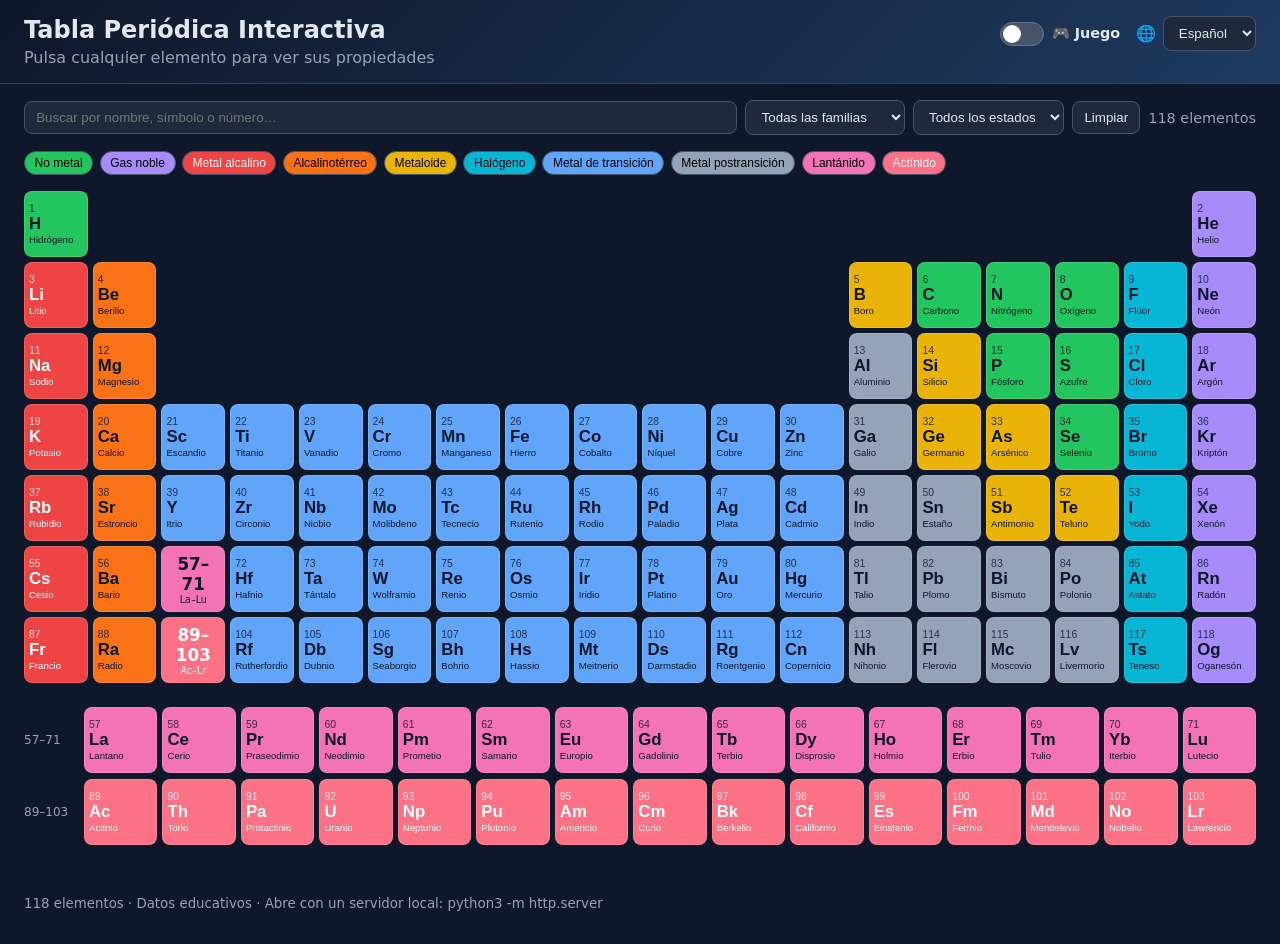
==== index.html @ 03c02b0b "feat: tabla periódica interactiva con modo juego + html único" ====
<!DOCTYPE html>
<html lang="es">
<head>
  <meta charset="UTF-8" />
  <meta name="viewport" content="width=device-width, initial-scale=1.0" />
  <title data-i18n="title">Tabla Periódica Interactiva</title>
  <link rel="stylesheet" href="styles.css" />
</head>
<body>
  <header class="topbar">
    <div class="brand">
      <h1 data-i18n="title">Tabla Periódica Interactiva</h1>
      <p class="subtitle" data-i18n="subtitle">Pulsa cualquier elemento para ver sus propiedades</p>
    </div>
    <div class="topbar-right">
      <label class="switch">
        <input type="checkbox" id="modoJuego" aria-label="Modo juego / Game mode" />
        <span class="slider" aria-hidden="true"></span>
        <span class="switch-label" data-i18n="game">🎮 Juego</span>
      </label>
      <div class="lang-wrap">
        <label for="lang">🌐</label>
        <select id="lang" aria-label="Idioma / Language">
          <option value="es">Español</option>
          <option value="en">English</option>
        </select>
      </div>
    </div>
  </header>

  <section class="controls">
    <input id="buscador" type="search" data-i18n-ph="search" placeholder="Buscar por nombre, símbolo o número…" autocomplete="off" />
    <select id="filtroFamilia" aria-label="Familia"></select>
    <select id="filtroEstado" aria-label="Estado"></select>
    <button id="limpiar" data-i18n="clear">Limpiar</button>
    <span id="contador" class="contador"></span>
  </section>

  <section id="gameBar" class="game-bar oculto" aria-live="polite">
    <span id="gScore" class="g-score"></span>
    <span id="gIntentos" class="g-score"></span>
    <span id="gPrecision" class="g-score"></span>
    <button id="reiniciarJuego" data-i18n="restart">Reiniciar</button>
    <button id="revelarTodo" data-i18n="giveUp">Rendirse</button>
  </section>

  <section class="leyenda" id="leyenda"></section>

  <main>
    <div id="tabla" class="tabla" role="grid" aria-label="Tabla periódica"></div>
    <div class="bloque-f">
      <div class="fila-f"><span class="etiqueta-f">57–71</span><div id="lantanidos" class="fila-elementos"></div></div>
      <div class="fila-f"><span class="etiqueta-f">89–103</span><div id="actinidos" class="fila-elementos"></div></div>
    </div>
  </main>

  <div id="modal" class="modal oculto" role="dialog" aria-modal="true">
    <div class="tarjeta-detalle">
      <button id="cerrar" class="cerrar" aria-label="Cerrar">✕</button>
      <div class="detalle-head">
        <div id="dSimbolo" class="d-simbolo">H</div>
        <div>
          <div id="dNumero" class="d-numero">1</div>
          <h2 id="dNombre">Hidrógeno</h2>
          <p id="dFamilia" class="d-fam">No metal</p>
        </div>
      </div>
      <dl class="detalle-lista" id="detalleLista">
        <div><dt data-i18n="masa">Masa atómica</dt><dd id="dMasa"></dd></div>
        <div><dt data-i18n="estado">Estado</dt><dd id="dEstado"></dd></div>
        <div><dt data-i18n="grupo">Grupo / Periodo</dt><dd id="dGrupo"></dd></div>
        <div class="ancho"><dt data-i18n="uso">Usos</dt><dd id="dUso"></dd></div>
        <div class="ancho"><dt>💡</dt><dd id="dCur"></dd></div>
      </dl>
      <div id="juegoZona" class="juego-zona oculto">
        <p id="juegoPista" class="juego-pista"></p>
        <input id="adivinanza" type="text" data-i18n-ph="guessPh" placeholder="Escribe símbolo o nombre…" autocomplete="off" />
        <div class="juego-acciones">
          <button id="comprobar" data-i18n="check">Comprobar</button>
        </div>
        <p id="mensajeJuego" class="juego-mensaje" aria-live="polite"></p>
      </div>
    </div>
  </div>

  <footer>
    <small data-i18n="footer">118 elementos · Datos educativos · Abre con un servidor local: python3 -m http.server</small>
  </footer>

  <script src="script.js"></script>
</body>
</html>
---- styles.css ----
:root {
  --fondo: #0f172a;
  --panel: #1e293b;
  --texto: #e2e8f0;
  --muted: #94a3b8;
  --acento: #38bdf8;
  --no-metal: #22c55e;
  --gas-noble: #a78bfa;
  --metal-alcalino: #ef4444;
  --alcalinoterreo: #f97316;
  --metaloide: #eab308;
  --halogeno: #06b6d4;
  --metal-transicion: #60a5fa;
  --metal-postransicion: #94a3b8;
  --lantanido: #f472b6;
  --actinido: #fb7185;
}
* { box-sizing: border-box; }
body {
  margin: 0; font-family: system-ui, -apple-system, Segoe UI, Roboto, sans-serif;
  background: var(--fondo); color: var(--texto); min-height: 100vh;
}
.topbar {
  display: flex; justify-content: space-between; align-items: flex-start;
  gap: 1rem; padding: 1rem 1.5rem;
  background: linear-gradient(135deg, #0f172a, #1e3a5f);
  border-bottom: 1px solid #334155; position: sticky; top: 0; z-index: 10;
}
.brand h1 { margin: 0; font-size: 1.5rem; }
.subtitle { margin: 0.25rem 0 0; color: var(--muted); }
.lang-wrap { display: flex; align-items: center; gap: 0.4rem; }
.lang-wrap select, .controls select, .controls input, .controls button {
  background: var(--panel); color: var(--texto);
  border: 1px solid #475569; border-radius: 8px; padding: 0.5rem 0.7rem;
}
.controls { display: flex; flex-wrap: wrap; gap: 0.5rem; padding: 1rem 1.5rem; align-items: center; }
.controls input { flex: 1; min-width: 200px; }
.controls button { cursor: pointer; }
.controls button:hover { border-color: var(--acento); }
.contador { color: var(--muted); font-size: 0.9rem; }
.leyenda { display: flex; flex-wrap: wrap; gap: 0.4rem; padding: 0 1.5rem; }
.chip {
  font-size: 0.75rem; padding: 0.25rem 0.6rem; border-radius: 999px;
  border: 1px solid #475569; cursor: pointer; background: var(--panel);
}
.chip.activo { outline: 2px solid var(--acento); }
main { padding: 1rem 1.5rem 2rem; }
.tabla {
  display: grid; grid-template-columns: repeat(18, minmax(52px, 1fr));
  gap: 5px; overflow-x: auto; padding-bottom: 0.5rem;
}
.elemento {
  border-radius: 8px; padding: 6px 4px; text-align: center; cursor: pointer;
  border: 1px solid rgba(255,255,255,0.15); min-height: 66px;
  display: flex; flex-direction: column; justify-content: center;
  transition: transform 0.12s, box-shadow 0.12s; color: #0f172a; font-weight: 600;
}
.elemento:hover, .elemento:focus { transform: scale(1.08); box-shadow: 0 0 0 2px var(--acento); z-index: 2; }
.elemento .num { font-size: 0.65rem; font-weight: 400; opacity: 0.8; }
.elemento .sim { font-size: 1.05rem; font-weight: 800; }
.elemento .nom { font-size: 0.6rem; font-weight: 500; white-space: nowrap; overflow: hidden; text-overflow: ellipsis; }
.elemento.seleccionado { outline: 3px solid #fff; }
.elemento.atenuado { opacity: 0.15; filter: grayscale(1); pointer-events: none; }
.fam-no-metal { background: var(--no-metal); }
.fam-gas-noble { background: var(--gas-noble); }
.fam-metal-alcalino { background: var(--metal-alcalino); color: #fff; }
.fam-alcalinoterreo { background: var(--alcalinoterreo); }
.fam-metaloide { background: var(--metaloide); }
.fam-halogeno { background: var(--halogeno); }
.fam-metal-transicion { background: var(--metal-transicion); }
.fam-metal-postransicion { background: var(--metal-postransicion); }
.fam-lantanido { background: var(--lantanido); }
.fam-actinido { background: var(--actinido); color: #fff; }
.bloque-f { margin-top: 1rem; display: grid; gap: 6px; }
.fila-f { display: flex; gap: 8px; align-items: stretch; }
.etiqueta-f { color: var(--muted); font-size: 0.75rem; width: 52px; display: flex; align-items: center; }
.fila-elementos { display: grid; grid-template-columns: repeat(15, minmax(52px, 1fr)); gap: 5px; flex: 1; }
.modal {
  position: fixed; inset: 0; background: rgba(2,6,23,0.7);
  display: flex; align-items: center; justify-content: center; padding: 1rem; z-index: 50;
}
.modal.oculto { display: none; }
.tarjeta-detalle {
  background: var(--panel); border: 1px solid #475569; border-radius: 16px;
  max-width: 480px; width: 100%; padding: 1.5rem; position: relative;
  animation: entrar 0.18s ease-out;
}
@keyframes entrar { from { transform: translateY(12px); opacity: 0; } }
.cerrar {
  position: absolute; top: 0.6rem; right: 0.6rem; background: transparent;
  border: none; color: var(--texto); font-size: 1.1rem; cursor: pointer;
}
.detalle-head { display: flex; gap: 1rem; align-items: center; }
.d-simbolo {
  font-size: 2.5rem; font-weight: 900; width: 90px; height: 90px;
  display: flex; align-items: center; justify-content: center;
  border-radius: 14px; background: var(--acento); color: #082f49;
}
.d-numero { color: var(--muted); }
.detalle-head h2 { margin: 0; }
.d-fam { margin: 0.2rem 0 0; color: var(--muted); font-size: 0.9rem; }
.detalle-lista { display: grid; grid-template-columns: 1fr 1fr; gap: 0.6rem; margin: 1rem 0 0; }
.detalle-lista > div { background: #0f172a; border-radius: 10px; padding: 0.6rem; }
.detalle-lista .ancho { grid-column: 1 / -1; }
.detalle-lista dt { font-size: 0.72rem; color: var(--muted); text-transform: uppercase; }
.detalle-lista dd { margin: 0.2rem 0 0; }
footer { padding: 1rem 1.5rem 2rem; color: var(--muted); }
/* ===== MODO JUEGO ===== */
.oculto { display: none !important; }
.topbar-right { display: flex; align-items: center; gap: 1rem; }
.switch { display: inline-flex; align-items: center; gap: 0.5rem; cursor: pointer; user-select: none; }
.switch input { position: absolute; opacity: 0; width: 0; height: 0; }
.switch input:focus-visible + .slider { outline: 2px solid var(--acento); outline-offset: 2px; }
.slider { position: relative; width: 44px; height: 24px; border-radius: 999px; background: #475569; border: 1px solid #64748b; transition: background 0.2s; flex: none; }
.slider::before { content: ""; position: absolute; top: 2px; left: 2px; width: 18px; height: 18px; border-radius: 50%; background: #fff; transition: transform 0.2s; }
.switch input:checked + .slider { background: var(--acento); border-color: var(--acento); }
.switch input:checked + .slider::before { transform: translateX(20px); }
.switch-label { font-size: 0.9rem; font-weight: 600; }
.game-bar { display: flex; flex-wrap: wrap; gap: 0.6rem; align-items: center; padding: 0.7rem 1.5rem; background: #0b2540; border-bottom: 1px solid #334155; }
.game-bar button { background: var(--panel); color: var(--texto); border: 1px solid #475569; border-radius: 8px; padding: 0.5rem 0.8rem; cursor: pointer; }
.game-bar button:hover { border-color: var(--acento); }
.g-score { font-size: 0.9rem; background: var(--panel); border: 1px solid #334155; border-radius: 999px; padding: 0.25rem 0.7rem; }
body.game-on .controls, body.game-on .leyenda { display: none; }
.elemento.juego-oculto { background: var(--panel) !important; color: var(--muted) !important; border-style: dashed; }
.elemento.juego-oculto .sim { font-size: 1.3rem; color: var(--texto); }
.elemento.juego-oculto .nom { display: none; }
.elemento.acertada { outline: 3px solid #22c55e; }
.elemento.fallo { outline: 3px solid #ef4444; animation: shake 0.35s; }
@keyframes shake { 0%,100% { transform: translateX(0); } 25% { transform: translateX(-4px); } 75% { transform: translateX(4px); } }
.juego-zona { margin-top: 1rem; display: grid; gap: 0.6rem; }
.juego-pista { margin: 0; color: var(--texto); background: #0f172a; border-radius: 10px; padding: 0.6rem; font-size: 0.9rem; }
.juego-zona input { background: #0f172a; color: var(--texto); border: 1px solid #475569; border-radius: 8px; padding: 0.6rem 0.8rem; width: 100%; font-size: 1rem; }
.juego-zona input:focus { outline: 2px solid var(--acento); border-color: var(--acento); }
.juego-acciones { display: flex; gap: 0.5rem; }
.juego-acciones button { background: var(--acento); color: #082f49; font-weight: 700; border: none; border-radius: 8px; padding: 0.6rem 1rem; cursor: pointer; }
.juego-mensaje { margin: 0; min-height: 1.2em; font-size: 0.9rem; }
.juego-mensaje.ok { color: #22c55e; }
.juego-mensaje.ko { color: #ef4444; }
@media (max-width: 900px) {
  .tabla { grid-template-columns: repeat(18, 56px); }
  .fila-elementos { grid-template-columns: repeat(15, 56px); overflow-x: auto; }
  .detalle-lista { grid-template-columns: 1fr; }
}
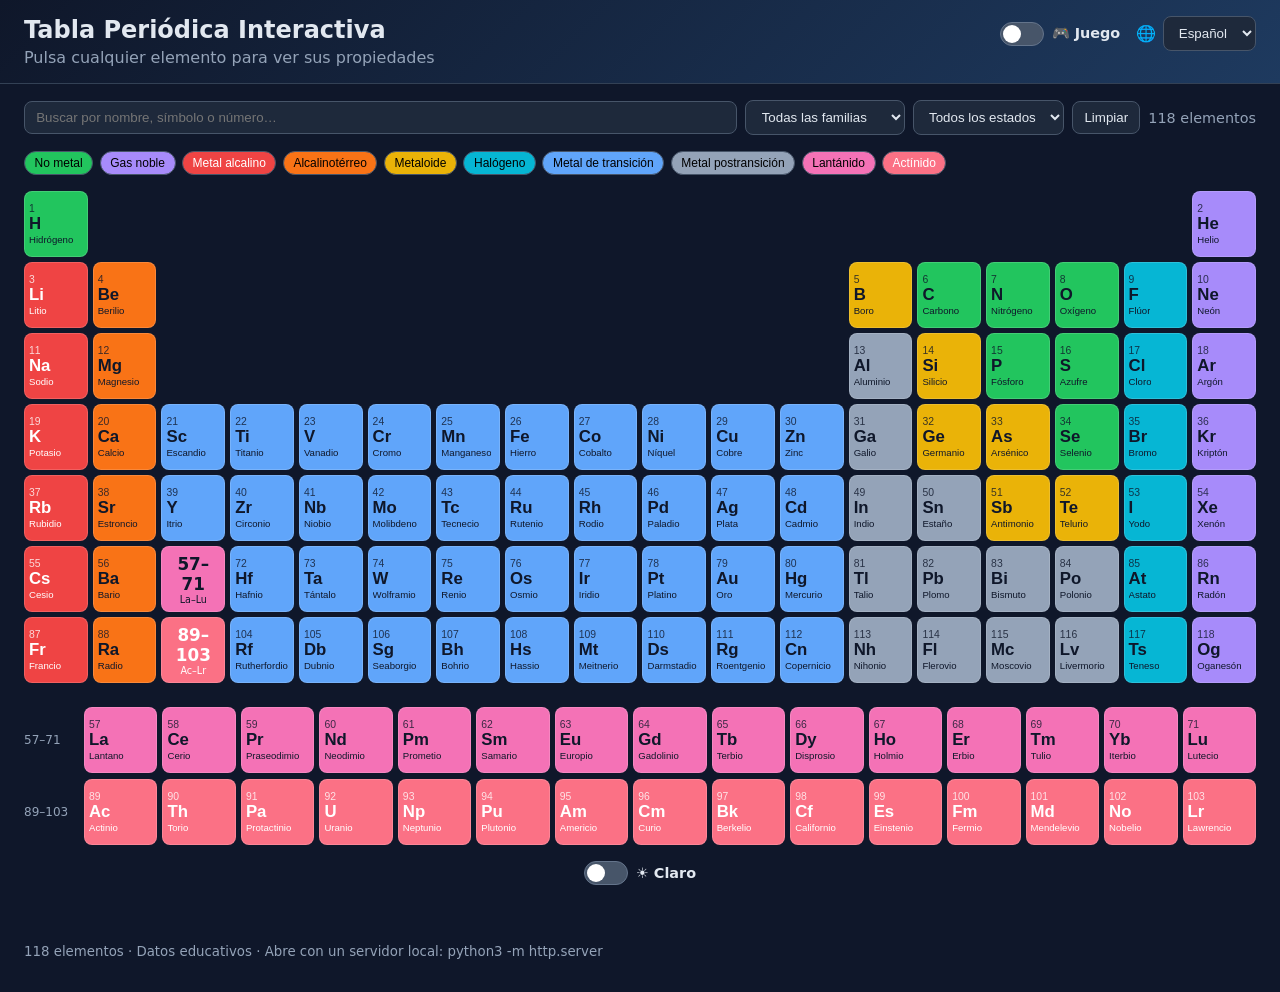
==== commit 47e5326b: "feat: modo claro estilo Fisher, ficha de grupos 57-71/89-103 y comodines ocultos en juego" ====
--- a/index.html
+++ b/index.html
@@ -52,6 +52,13 @@
       <div class="fila-f"><span class="etiqueta-f">57–71</span><div id="lantanidos" class="fila-elementos"></div></div>
       <div class="fila-f"><span class="etiqueta-f">89–103</span><div id="actinidos" class="fila-elementos"></div></div>
     </div>
+    <div class="theme-row">
+      <label class="switch">
+        <input type="checkbox" id="temaClaro" aria-label="Tema claro / Light theme" />
+        <span class="slider" aria-hidden="true"></span>
+        <span class="switch-label" data-i18n="theme">☀️ Claro</span>
+      </label>
+    </div>
   </main>
 
   <div id="modal" class="modal oculto" role="dialog" aria-modal="true">
@@ -69,8 +76,7 @@
         <div><dt data-i18n="masa">Masa atómica</dt><dd id="dMasa"></dd></div>
         <div><dt data-i18n="estado">Estado</dt><dd id="dEstado"></dd></div>
         <div><dt data-i18n="grupo">Grupo / Periodo</dt><dd id="dGrupo"></dd></div>
-        <div class="ancho"><dt data-i18n="uso">Usos</dt><dd id="dUso"></dd></div>
-        <div class="ancho"><dt>💡</dt><dd id="dCur"></dd></div>
+        <div class="ancho"><dt>💡 <span data-i18n="uso">Usos y curiosidades</span></dt><dd id="dUso"></dd><dd id="dCur" class="d-cur"></dd><a id="dWiki" class="d-wiki" target="_blank" rel="noopener">Wikipedia ↗</a></div>
       </dl>
       <div id="juegoZona" class="juego-zona oculto">
         <p id="juegoPista" class="juego-pista"></p>
@@ -79,6 +85,9 @@
           <button id="comprobar" data-i18n="check">Comprobar</button>
         </div>
         <p id="mensajeJuego" class="juego-mensaje" aria-live="polite"></p>
+      </div>
+      <div id="grupoZona" class="grupo-zona oculto">
+        <button id="verElementos" data-i18n="verElementos">Ver elementos ↓</button>
       </div>
     </div>
   </div>
--- a/styles.css
+++ b/styles.css
@@ -104,6 +104,8 @@
 .detalle-lista .ancho { grid-column: 1 / -1; }
 .detalle-lista dt { font-size: 0.72rem; color: var(--muted); text-transform: uppercase; }
 .detalle-lista dd { margin: 0.2rem 0 0; }
+.d-cur { margin-top: 0.35rem; }
+.d-wiki { display: inline-block; margin-top: 0.45rem; color: var(--acento); font-size: 0.9rem; }
 footer { padding: 1rem 1.5rem 2rem; color: var(--muted); }
 /* ===== MODO JUEGO ===== */
 .oculto { display: none !important; }
@@ -136,6 +138,37 @@
 .juego-mensaje { margin: 0; min-height: 1.2em; font-size: 0.9rem; }
 .juego-mensaje.ok { color: #22c55e; }
 .juego-mensaje.ko { color: #ef4444; }
+.grupo-zona { margin-top: 1rem; }
+.grupo-zona button { background: var(--acento); color: #082f49; font-weight: 700; border: none; border-radius: 8px; padding: 0.6rem 1rem; cursor: pointer; width: 100%; }
+/* ===== MODO CLARO (estilo Fisher) ===== */
+.theme-row { display: flex; justify-content: center; padding: 1rem 0 0.5rem; }
+body.light {
+  --fondo: #f1f5f9;
+  --panel: #ffffff;
+  --texto: #0f172a;
+  --muted: #64748b;
+  --acento: #0284c7;
+  --metal-alcalino: #dc2626;
+  --actinido: #e11d48;
+  --gas-noble: #8b5cf6;
+}
+body.light .topbar { background: linear-gradient(135deg, #ffffff, #e0f2fe); border-bottom-color: #cbd5e1; }
+body.light .lang-wrap select, body.light .controls select, body.light .controls input, body.light .controls button { background: #fff; color: var(--texto); border-color: #cbd5e1; }
+body.light .chip { background: #fff; border-color: #cbd5e1; color: var(--texto); }
+body.light .elemento { border-color: rgba(15,23,42,0.2); }
+body.light .elemento.seleccionado { outline-color: var(--acento); }
+body.light .elemento.atenuado { opacity: 0.2; }
+body.light .modal { background: rgba(15,23,42,0.45); }
+body.light .tarjeta-detalle { background: #fff; border-color: #cbd5e1; }
+body.light .cerrar { color: var(--texto); }
+body.light .detalle-lista > div { background: #f8fafc; }
+body.light .game-bar { background: #e0f2fe; border-bottom-color: #cbd5e1; }
+body.light .game-bar button { background: #fff; color: var(--texto); border-color: #cbd5e1; }
+body.light .g-score { background: #fff; border-color: #cbd5e1; }
+body.light .juego-pista, body.light .juego-zona input { background: #f8fafc; color: var(--texto); border-color: #cbd5e1; }
+body.light .elemento.juego-oculto { background: #fff !important; }
+body.light .juego-acciones button, body.light .grupo-zona button { color: #fff; }
+body.light footer { color: var(--muted); }
 @media (max-width: 900px) {
   .tabla { grid-template-columns: repeat(18, 56px); }
   .fila-elementos { grid-template-columns: repeat(15, 56px); overflow-x: auto; }
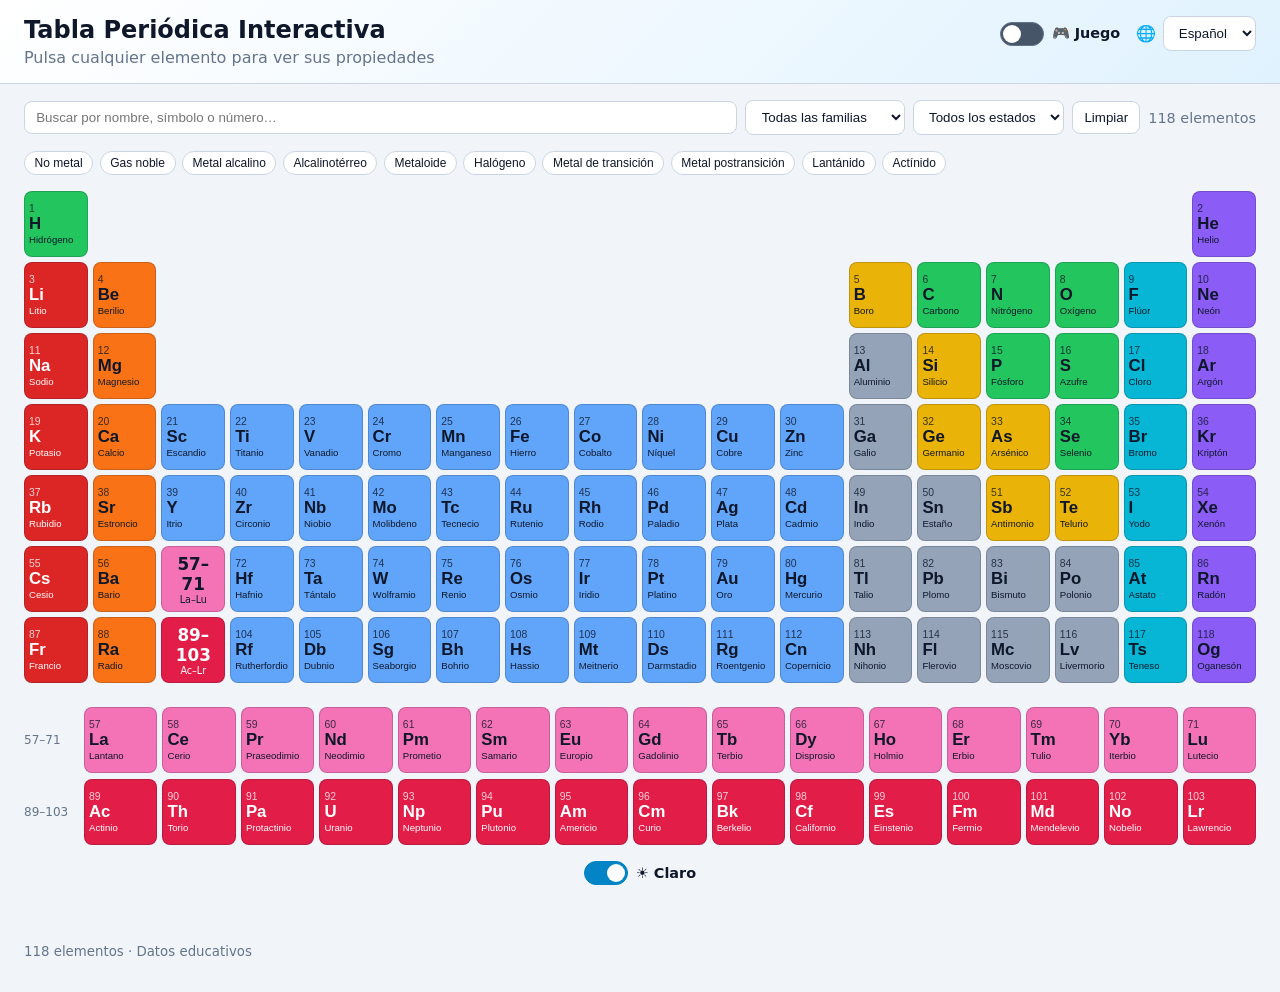
==== commit 34ef3cb0: "feat: pie simplificado sin texto de servidor local" ====
--- a/index.html
+++ b/index.html
@@ -93,7 +93,7 @@
   </div>
 
   <footer>
-    <small data-i18n="footer">118 elementos · Datos educativos · Abre con un servidor local: python3 -m http.server</small>
+    <small data-i18n="footer">118 elementos · Datos educativos</small>
   </footer>
 
   <script src="script.js"></script>
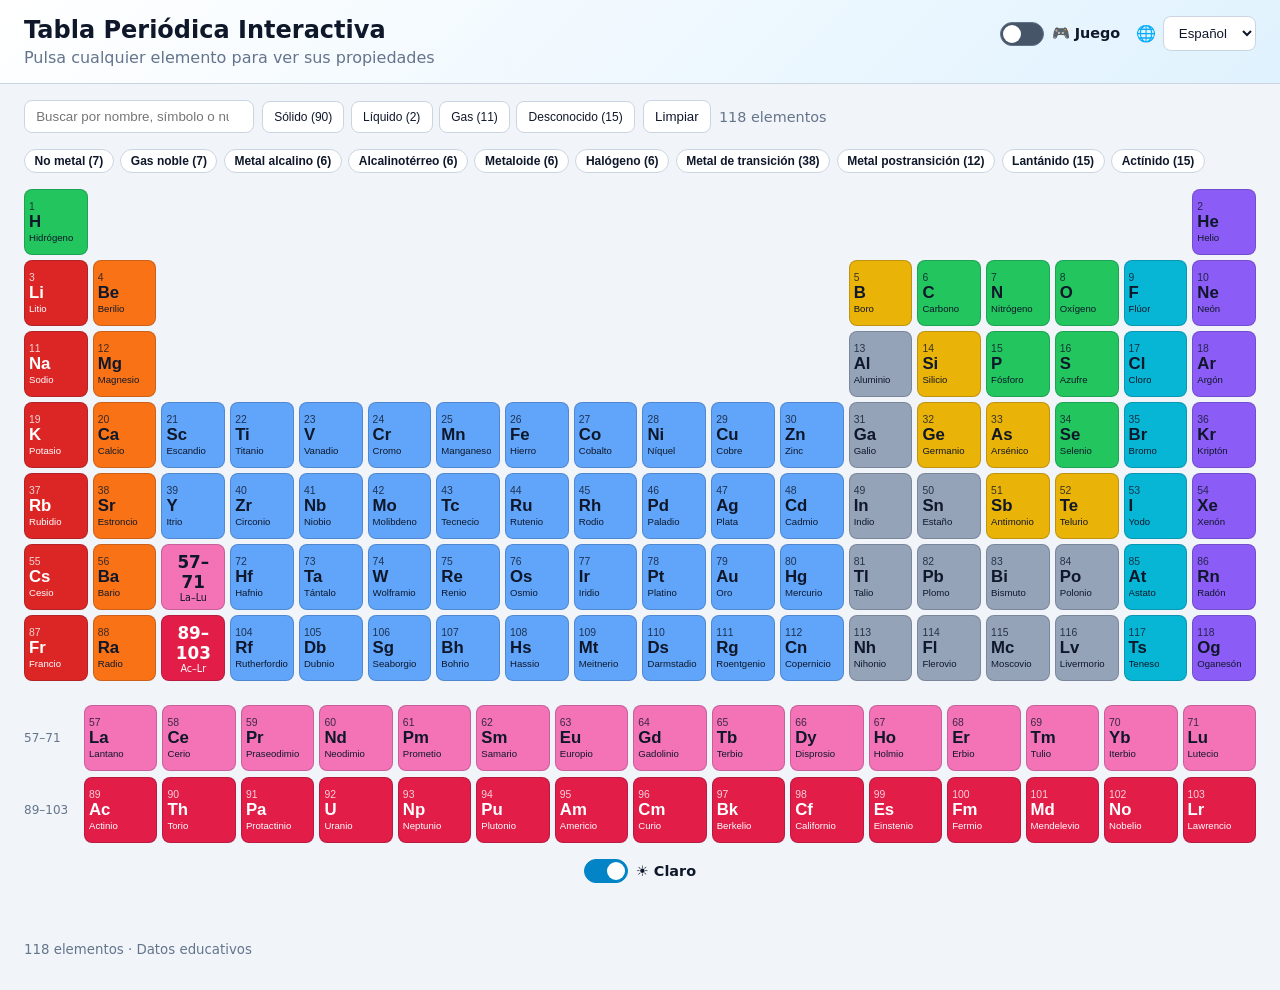
==== commit 2edf14bf: "feat: buscador compacto, estados como botones y conteo en filtros" ====
--- a/index.html
+++ b/index.html
@@ -29,9 +29,8 @@
   </header>
 
   <section class="controls">
-    <input id="buscador" type="search" data-i18n-ph="search" placeholder="Buscar por nombre, símbolo o número…" autocomplete="off" />
-    <select id="filtroFamilia" aria-label="Familia"></select>
-    <select id="filtroEstado" aria-label="Estado"></select>
+    <input id="buscador" class="buscador" type="search" data-i18n-ph="search" placeholder="Buscar por nombre, símbolo o número…" autocomplete="off" />
+    <div id="filtrosEstado" class="filtros-estado"></div>
     <button id="limpiar" data-i18n="clear">Limpiar</button>
     <span id="contador" class="contador"></span>
   </section>
--- a/styles.css
+++ b/styles.css
@@ -34,6 +34,8 @@
   border: 1px solid #475569; border-radius: 8px; padding: 0.5rem 0.7rem;
 }
 .controls { display: flex; flex-wrap: wrap; gap: 0.5rem; padding: 1rem 1.5rem; align-items: center; }
+.controls .buscador { flex: 0 1 230px; min-width: 150px; }
+.filtros-estado { display: flex; flex-wrap: wrap; gap: 0.4rem; }
 .controls input { flex: 1; min-width: 200px; }
 .controls button { cursor: pointer; }
 .controls button:hover { border-color: var(--acento); }
@@ -44,6 +46,17 @@
   border: 1px solid #475569; cursor: pointer; background: var(--panel);
 }
 .chip.activo { outline: 2px solid var(--acento); }
+.chip[class*="fam-"] { color: #0f172a; border-color: transparent; font-weight: 600; }
+.chip.fam-no-metal { background: var(--no-metal); }
+.chip.fam-gas-noble { background: var(--gas-noble); }
+.chip.fam-metal-alcalino { background: var(--metal-alcalino); color: #fff; }
+.chip.fam-alcalinoterreo { background: var(--alcalinoterreo); }
+.chip.fam-metaloide { background: var(--metaloide); }
+.chip.fam-halogeno { background: var(--halogeno); }
+.chip.fam-metal-transicion { background: var(--metal-transicion); }
+.chip.fam-metal-postransicion { background: var(--metal-postransicion); }
+.chip.fam-lantanido { background: var(--lantanido); }
+.chip.fam-actinido { background: var(--actinido); color: #fff; }
 main { padding: 1rem 1.5rem 2rem; }
 .tabla {
   display: grid; grid-template-columns: repeat(18, minmax(52px, 1fr));
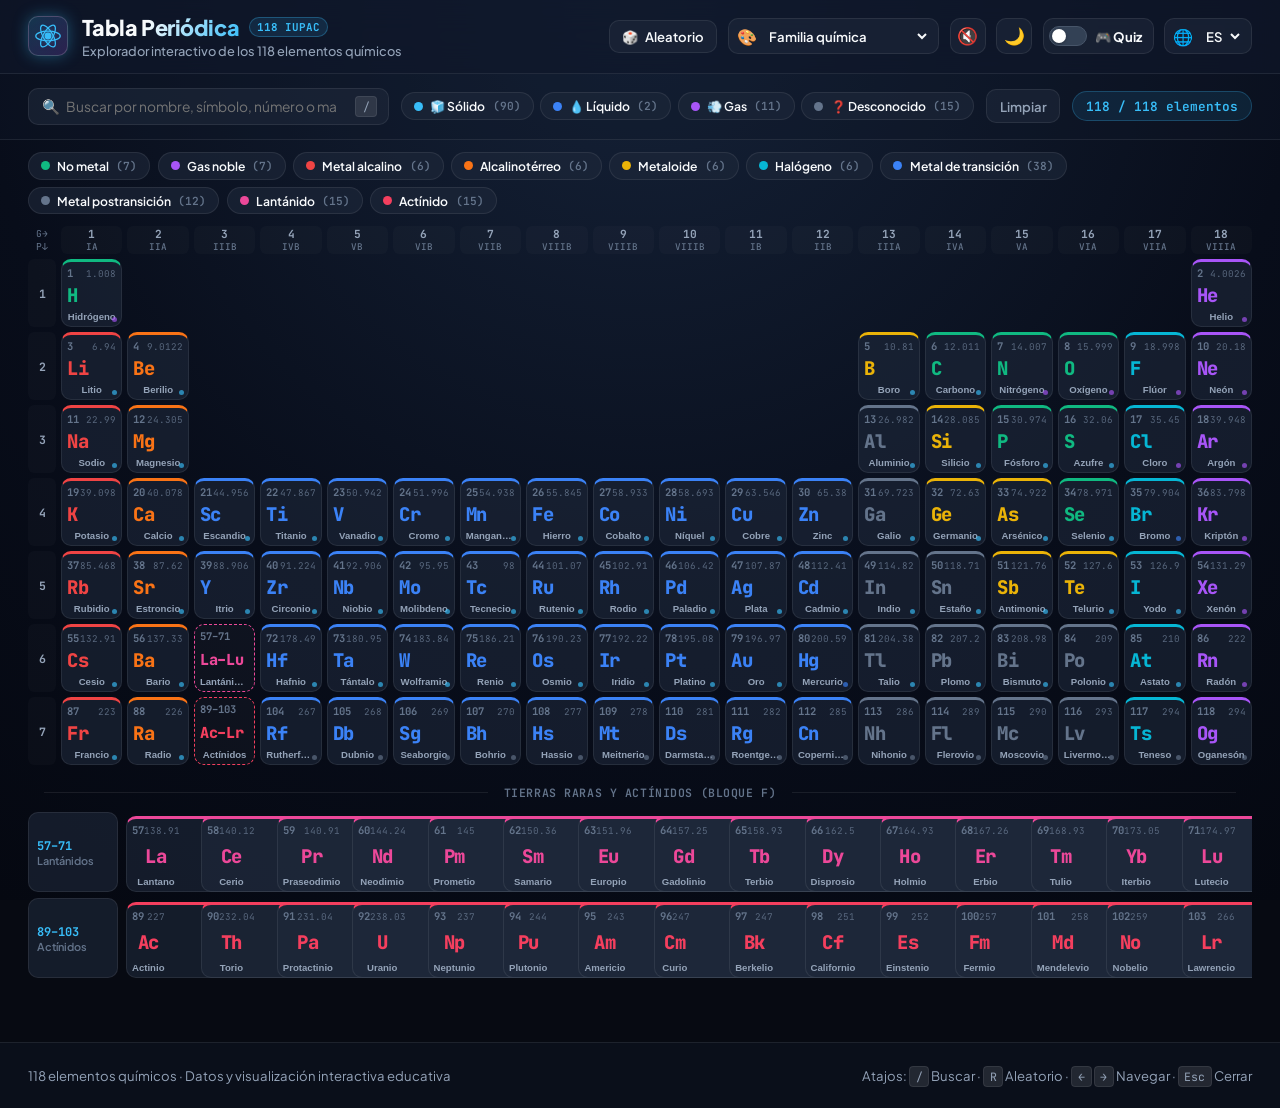
==== commit 666f7c63: "feat: rediseño moderno y elegante con visualizador de Bohr, modos de color y mejoras interactivas" ====
--- a/index.html
+++ b/index.html
@@ -3,96 +3,274 @@
 <head>
   <meta charset="UTF-8" />
   <meta name="viewport" content="width=device-width, initial-scale=1.0" />
-  <title data-i18n="title">Tabla Periódica Interactiva</title>
+  <title data-i18n="title">Tabla Periódica Interactiva · Explorador Químico</title>
+  <link rel="preconnect" href="https://fonts.googleapis.com" />
+  <link rel="preconnect" href="https://fonts.gstatic.com" crossorigin />
+  <link href="https://fonts.googleapis.com/css2?family=Plus+Jakarta+Sans:wght@400;500;600;700;800&family=JetBrains+Mono:wght@400;500;600;700&display=swap" rel="stylesheet" />
   <link rel="stylesheet" href="styles.css" />
 </head>
 <body>
+  <!-- Canvas para fuegos artificiales / confeti en modo juego -->
+  <canvas id="confettiCanvas" class="confetti-canvas"></canvas>
+
+  <!-- Barra superior / Header -->
   <header class="topbar">
     <div class="brand">
-      <h1 data-i18n="title">Tabla Periódica Interactiva</h1>
-      <p class="subtitle" data-i18n="subtitle">Pulsa cualquier elemento para ver sus propiedades</p>
-    </div>
-    <div class="topbar-right">
-      <label class="switch">
+      <div class="brand-logo" aria-hidden="true">
+        <svg viewBox="0 0 32 32" class="atom-icon">
+          <ellipse cx="16" cy="16" rx="14" ry="5.5" transform="rotate(0 16 16)" />
+          <ellipse cx="16" cy="16" rx="14" ry="5.5" transform="rotate(60 16 16)" />
+          <ellipse cx="16" cy="16" rx="14" ry="5.5" transform="rotate(120 16 16)" />
+          <circle cx="16" cy="16" r="3.2" class="atom-core" />
+        </svg>
+      </div>
+      <div>
+        <div class="brand-title-wrap">
+          <h1 data-i18n="title">Tabla Periódica</h1>
+          <span class="version-badge">118 IUPAC</span>
+        </div>
+        <p class="subtitle" data-i18n="subtitle">Explorador interactivo de los 118 elementos químicos</p>
+      </div>
+    </div>
+
+    <div class="topbar-actions">
+      <!-- Botón Elemento Aleatorio -->
+      <button id="btnAleatorio" class="btn-icon-label" title="Descubrir un elemento al azar (Atajo: R)" data-i18n-title="randomTitle">
+        <span class="icon">🎲</span>
+        <span class="btn-text" data-i18n="randomBtn">Aleatorio</span>
+      </button>
+
+      <!-- Selector de Modo de Color -->
+      <div class="color-mode-select-wrap">
+        <label for="colorMode" class="sr-only" data-i18n="colorModeLabel">Modo de color</label>
+        <span class="color-mode-icon" aria-hidden="true">🎨</span>
+        <select id="colorMode" aria-label="Modo de color / Color mode">
+          <option value="familia" data-i18n="optFamilia">Familia química</option>
+          <option value="bloque" data-i18n="optBloque">Bloque (s, p, d, f)</option>
+          <option value="estado" data-i18n="optEstado">Estado de agregación</option>
+        </select>
+      </div>
+
+      <!-- Conmutador Sonido -->
+      <button id="btnSonido" class="btn-icon-only" aria-label="Activar o desactivar sonido" title="Sonido: Desactivado">
+        <span id="iconoSonido">🔇</span>
+      </button>
+
+      <!-- Conmutador Tema Claro / Oscuro -->
+      <button id="btnTema" class="btn-icon-only" aria-label="Cambiar tema claro / oscuro" title="Cambiar tema">
+        <span id="iconoTema">🌙</span>
+      </button>
+
+      <!-- Switch Modo Juego -->
+      <label class="switch" title="Activar modo juego / Desafío">
         <input type="checkbox" id="modoJuego" aria-label="Modo juego / Game mode" />
         <span class="slider" aria-hidden="true"></span>
-        <span class="switch-label" data-i18n="game">🎮 Juego</span>
+        <span class="switch-label" data-i18n="game">🎮 Quiz</span>
       </label>
+
+      <!-- Selector de Idioma -->
       <div class="lang-wrap">
-        <label for="lang">🌐</label>
+        <label for="lang" class="sr-only">Idioma / Language</label>
+        <span aria-hidden="true">🌐</span>
         <select id="lang" aria-label="Idioma / Language">
-          <option value="es">Español</option>
-          <option value="en">English</option>
+          <option value="es">ES</option>
+          <option value="en">EN</option>
         </select>
       </div>
     </div>
   </header>
 
-  <section class="controls">
-    <input id="buscador" class="buscador" type="search" data-i18n-ph="search" placeholder="Buscar por nombre, símbolo o número…" autocomplete="off" />
-    <div id="filtrosEstado" class="filtros-estado"></div>
-    <button id="limpiar" data-i18n="clear">Limpiar</button>
-    <span id="contador" class="contador"></span>
+  <!-- Barra de Filtros y Búsqueda -->
+  <section class="controls" aria-label="Filtros y buscador">
+    <div class="buscador-wrap">
+      <span class="buscador-icon" aria-hidden="true">🔍</span>
+      <input id="buscador" class="buscador" type="search" data-i18n-ph="search" placeholder="Buscar por nombre, símbolo, número o masa… (/)" autocomplete="off" />
+      <kbd class="kbd-shortcut" title="Pulsa / para buscar">/</kbd>
+    </div>
+
+    <!-- Filtros rápidos por estado de agregación -->
+    <div id="filtrosEstado" class="filtros-estado" role="toolbar" aria-label="Filtrar por estado"></div>
+
+    <div class="controls-right">
+      <button id="limpiar" class="btn-limpiar" data-i18n="clear" title="Restablecer todos los filtros">
+        <span class="icon">↺</span>
+        <span data-i18n="clear">Limpiar</span>
+      </button>
+      <span id="contador" class="contador" aria-live="polite"></span>
+    </div>
   </section>
 
+  <!-- Barra de estado del Modo Juego -->
   <section id="gameBar" class="game-bar oculto" aria-live="polite">
-    <span id="gScore" class="g-score"></span>
-    <span id="gIntentos" class="g-score"></span>
-    <span id="gPrecision" class="g-score"></span>
-    <button id="reiniciarJuego" data-i18n="restart">Reiniciar</button>
-    <button id="revelarTodo" data-i18n="giveUp">Rendirse</button>
+    <div class="game-stats">
+      <div class="stat-pill"><span class="stat-icon">🎯</span><span id="gScore" class="stat-val">0 / 118</span></div>
+      <div class="stat-pill"><span class="stat-icon">⚡</span><span id="gIntentos" class="stat-val">0</span></div>
+      <div class="stat-pill"><span class="stat-icon">📈</span><span id="gPrecision" class="stat-val">100%</span></div>
+      <div class="stat-pill"><span class="stat-icon">🔥</span><span id="gRacha" class="stat-val">0</span></div>
+    </div>
+    <div class="game-progress-wrap">
+      <div id="gameProgressFill" class="game-progress-fill" style="width: 0%"></div>
+    </div>
+    <div class="game-actions">
+      <button id="btnPista" class="btn-game-hint" data-i18n="hint">💡 Pista</button>
+      <button id="reiniciarJuego" class="btn-game-sec" data-i18n="restart">Reiniciar</button>
+      <button id="revelarTodo" class="btn-game-giveup" data-i18n="giveUp">Rendirse</button>
+    </div>
   </section>
 
-  <section class="leyenda" id="leyenda"></section>
-
-  <main>
-    <div id="tabla" class="tabla" role="grid" aria-label="Tabla periódica"></div>
-    <div class="bloque-f">
-      <div class="fila-f"><span class="etiqueta-f">57–71</span><div id="lantanidos" class="fila-elementos"></div></div>
-      <div class="fila-f"><span class="etiqueta-f">89–103</span><div id="actinidos" class="fila-elementos"></div></div>
-    </div>
-    <div class="theme-row">
-      <label class="switch">
-        <input type="checkbox" id="temaClaro" aria-label="Tema claro / Light theme" />
-        <span class="slider" aria-hidden="true"></span>
-        <span class="switch-label" data-i18n="theme">☀️ Claro</span>
-      </label>
+  <!-- Leyenda Interactiva (familias químicas o bloques) -->
+  <section class="leyenda-section" aria-label="Leyenda de colores">
+    <div class="leyenda" id="leyenda" role="toolbar" aria-label="Filtro por familias o bloques"></div>
+  </section>
+
+  <!-- Área Principal de la Tabla Periódica -->
+  <main class="tabla-main">
+    <div class="tabla-scroll-wrap" id="tablaScrollWrap">
+      <!-- Grid de la tabla (18 columnas + cabeceras de grupos y periodos) -->
+      <div id="tabla" class="tabla" role="grid" aria-label="Tabla periódica de los elementos"></div>
+
+      <!-- Conector decorativo entre tabla y bloque f -->
+      <div class="conector-f" aria-hidden="true">
+        <span class="conector-linea"></span>
+        <span class="conector-tag" data-i18n="bloqueFTag">Tierras raras y actínidos (Bloque f)</span>
+        <span class="conector-linea"></span>
+      </div>
+
+      <!-- Bloque f: Lantánidos y Actínidos -->
+      <div class="bloque-f" role="region" aria-label="Bloque f: Lantánidos y Actínidos">
+        <div class="fila-f">
+          <div class="etiqueta-f" title="Lantánidos (57 al 71)">
+            <span class="f-num">57–71</span>
+            <span class="f-name" data-i18n="lanShort">Lantánidos</span>
+          </div>
+          <div id="lantanidos" class="fila-elementos"></div>
+        </div>
+        <div class="fila-f">
+          <div class="etiqueta-f" title="Actínidos (89 al 103)">
+            <span class="f-num">89–103</span>
+            <span class="f-name" data-i18n="actShort">Actínidos</span>
+          </div>
+          <div id="actinidos" class="fila-elementos"></div>
+        </div>
+      </div>
     </div>
   </main>
 
-  <div id="modal" class="modal oculto" role="dialog" aria-modal="true">
-    <div class="tarjeta-detalle">
-      <button id="cerrar" class="cerrar" aria-label="Cerrar">✕</button>
-      <div class="detalle-head">
-        <div id="dSimbolo" class="d-simbolo">H</div>
-        <div>
-          <div id="dNumero" class="d-numero">1</div>
-          <h2 id="dNombre">Hidrógeno</h2>
-          <p id="dFamilia" class="d-fam">No metal</p>
-        </div>
-      </div>
+  <!-- Modal Detallado de Elemento / Pregunta de Quiz -->
+  <div id="modal" class="modal oculto" role="dialog" aria-modal="true" aria-labelledby="dNombre">
+    <div class="modal-backdrop" id="modalBackdrop"></div>
+    <div class="tarjeta-detalle" role="document">
+      <!-- Barra superior del modal con navegación rápida -->
+      <div class="modal-top-nav">
+        <div class="modal-nav-left">
+          <span id="dCategoriaTag" class="cat-badge">No metal</span>
+          <span id="dBloqueTag" class="block-badge">Bloque s</span>
+        </div>
+        <div class="modal-nav-center">
+          <button id="btnPrevElem" class="btn-nav-elem" title="Elemento anterior (←)" aria-label="Elemento anterior">‹</button>
+          <span id="dNavIndex" class="nav-elem-index">#1 / 118</span>
+          <button id="btnNextElem" class="btn-nav-elem" title="Siguiente elemento (→)" aria-label="Siguiente elemento">›</button>
+        </div>
+        <button id="cerrar" class="cerrar" aria-label="Cerrar ventana">✕</button>
+      </div>
+
+      <!-- Cabecera principal: tarjeta de símbolo + átomo de Bohr interactivo -->
+      <div class="detalle-hero">
+        <div class="d-simbolo-box" id="dSimboloBox">
+          <div class="d-simbolo-top">
+            <span id="dNumero" class="d-numero">1</span>
+            <span id="dMasaPill" class="d-masa-pill">1.008 u</span>
+          </div>
+          <div id="dSimbolo" class="d-simbolo">H</div>
+          <div id="dNombre" class="d-nombre">Hidrógeno</div>
+          <div id="dNombreEn" class="d-nombre-en">Hydrogen</div>
+        </div>
+
+        <!-- Visualizador interactivo de orbitales / Modelo atómico de Bohr -->
+        <div class="bohr-container" id="bohrContainer">
+          <div class="bohr-header">
+            <span class="bohr-title" data-i18n="bohrModel">Modelo Atómico de Bohr</span>
+            <span id="bohrTotalElec" class="bohr-badge">1 e⁻</span>
+          </div>
+          <div id="bohrCanvasWrap" class="bohr-canvas-wrap"></div>
+          <div id="bohrShellsBreakdown" class="bohr-shells-breakdown">K: 1</div>
+        </div>
+      </div>
+
+      <!-- Lista de Propiedades Físico-Químicas -->
       <dl class="detalle-lista" id="detalleLista">
-        <div><dt data-i18n="masa">Masa atómica</dt><dd id="dMasa"></dd></div>
-        <div><dt data-i18n="estado">Estado</dt><dd id="dEstado"></dd></div>
-        <div><dt data-i18n="grupo">Grupo / Periodo</dt><dd id="dGrupo"></dd></div>
-        <div class="ancho"><dt>💡 <span data-i18n="uso">Usos y curiosidades</span></dt><dd id="dUso"></dd><dd id="dCur" class="d-cur"></dd><a id="dWiki" class="d-wiki" target="_blank" rel="noopener">Wikipedia ↗</a></div>
+        <div class="prop-card">
+          <dt><span class="prop-icon">⚖️</span> <span data-i18n="masa">Masa atómica</span></dt>
+          <dd id="dMasa">1.008 u</dd>
+        </div>
+        <div class="prop-card">
+          <dt><span class="prop-icon">🌡️</span> <span data-i18n="estado">Estado a 20°C</span></dt>
+          <dd id="dEstado">Gas</dd>
+        </div>
+        <div class="prop-card">
+          <dt><span class="prop-icon">📍</span> <span data-i18n="grupo">Grupo / Periodo</span></dt>
+          <dd id="dGrupo">Grupo 1, Periodo 1</dd>
+        </div>
+        <div class="prop-card">
+          <dt><span class="prop-icon">⚡</span> <span data-i18n="configuracion">Configuración</span></dt>
+          <dd id="dConfig" class="code-val">1s¹</dd>
+        </div>
+
+        <!-- Usos cotidianos e industriales -->
+        <div class="prop-card ancho prop-uso">
+          <dt><span class="prop-icon">🚀</span> <span data-i18n="uso">Usos y aplicaciones</span></dt>
+          <dd id="dUso"></dd>
+        </div>
+
+        <!-- Curiosidad o dato científico -->
+        <div class="prop-card ancho prop-cur">
+          <dt><span class="prop-icon">💡</span> <span data-i18n="curiosidad">Curiosidad científica</span></dt>
+          <dd id="dCur"></dd>
+        </div>
       </dl>
+
+      <!-- Pie del modal con acciones -->
+      <div class="modal-footer" id="modalFooter">
+        <button id="btnCopiarFicha" class="btn-modal-action" title="Copiar ficha informativa al portapapeles">
+          <span class="icon">📋</span>
+          <span data-i18n="copyInfo">Copiar ficha</span>
+        </button>
+        <a id="dWiki" class="btn-modal-wiki" target="_blank" rel="noopener">
+          <span>Wikipedia</span>
+          <span class="wiki-arrow">↗</span>
+        </a>
+      </div>
+
+      <!-- Zona de adivinanza (Modo Juego) -->
       <div id="juegoZona" class="juego-zona oculto">
-        <p id="juegoPista" class="juego-pista"></p>
-        <input id="adivinanza" type="text" data-i18n-ph="guessPh" placeholder="Escribe símbolo o nombre…" autocomplete="off" />
-        <div class="juego-acciones">
-          <button id="comprobar" data-i18n="check">Comprobar</button>
-        </div>
-        <p id="mensajeJuego" class="juego-mensaje" aria-live="polite"></p>
-      </div>
+        <div class="juego-card">
+          <p id="juegoPista" class="juego-pista"></p>
+          <div class="juego-input-wrap">
+            <input id="adivinanza" type="text" data-i18n-ph="guessPh" placeholder="Escribe símbolo o nombre del elemento…" autocomplete="off" />
+            <button id="comprobar" class="btn-comprobar" data-i18n="check">Comprobar</button>
+          </div>
+          <p id="mensajeJuego" class="juego-mensaje" aria-live="polite"></p>
+        </div>
+      </div>
+
+      <!-- Zona especial de grupos Lantánidos / Actínidos -->
       <div id="grupoZona" class="grupo-zona oculto">
-        <button id="verElementos" data-i18n="verElementos">Ver elementos ↓</button>
+        <button id="verElementos" class="btn-ver-bloque" data-i18n="verElementos">Explorar elementos en el Bloque f ↓</button>
       </div>
     </div>
   </div>
 
-  <footer>
-    <small data-i18n="footer">118 elementos · Datos educativos</small>
+  <!-- Toast flotante para notificaciones -->
+  <div id="toast" class="toast oculto" role="status" aria-live="polite"></div>
+
+  <!-- Pie de página elegante -->
+  <footer class="footer">
+    <div class="footer-content">
+      <p data-i18n="footer">118 elementos químicos · Datos y visualización interactiva educativa</p>
+      <div class="footer-meta">
+        <span>Atajos: <kbd>/</kbd> Buscar · <kbd>R</kbd> Aleatorio · <kbd>←</kbd> <kbd>→</kbd> Navegar · <kbd>Esc</kbd> Cerrar</span>
+      </div>
+    </div>
   </footer>
 
   <script src="script.js"></script>
--- a/styles.css
+++ b/styles.css
@@ -1,189 +1,1665 @@
+/* ==========================================================================
+   TABLA PERIÓDICA INTERACTIVA - SISTEMA DE DISEÑO MODERNO & ELEGANTE
+   ========================================================================== */
+
 :root {
-  --fondo: #0f172a;
-  --panel: #1e293b;
-  --texto: #e2e8f0;
-  --muted: #94a3b8;
-  --acento: #38bdf8;
-  --no-metal: #22c55e;
-  --gas-noble: #a78bfa;
-  --metal-alcalino: #ef4444;
-  --alcalinoterreo: #f97316;
-  --metaloide: #eab308;
-  --halogeno: #06b6d4;
-  --metal-transicion: #60a5fa;
-  --metal-postransicion: #94a3b8;
-  --lantanido: #f472b6;
-  --actinido: #fb7185;
-}
-* { box-sizing: border-box; }
+  /* Tipografía */
+  --font-main: 'Plus Jakarta Sans', system-ui, -apple-system, 'Segoe UI', Roboto, sans-serif;
+  --font-mono: 'JetBrains Mono', ui-monospace, SFMono-Regular, Menlo, Monaco, Consolas, monospace;
+
+  /* Tema Oscuro (Obsidian Glow) */
+  --bg-main: #070a12;
+  --bg-gradient: radial-gradient(circle at 50% 0%, #152238 0%, #080d1a 60%, #050811 100%);
+  --panel: rgba(15, 23, 42, 0.75);
+  --panel-solid: #0f172a;
+  --panel-card: rgba(30, 41, 59, 0.6);
+  --panel-card-hover: rgba(51, 65, 85, 0.8);
+  --border-subtle: rgba(255, 255, 255, 0.08);
+  --border-strong: rgba(255, 255, 255, 0.18);
+  --border-focus: #38bdf8;
+  
+  --text-main: #f8fafc;
+  --text-muted: #94a3b8;
+  --text-dim: #64748b;
+  --accent: #38bdf8;
+  --accent-glow: rgba(56, 189, 248, 0.35);
+
+  /* Paleta de Familias Químicas (Colores armónicos, vibrantes y legibles) */
+  --fam-no-metal: #10b981;             /* No metales reactivos: Esmeralda */
+  --fam-gas-noble: #a855f7;            /* Gases nobles: Violeta */
+  --fam-metal-alcalino: #ef4444;       /* Metales alcalinos: Rojo carmesí */
+  --fam-alcalinoterreo: #f97316;       /* Alcalinotérreos: Naranja cálido */
+  --fam-metaloide: #eab308;            /* Metaloides: Ámbar */
+  --fam-halogeno: #06b6d4;             /* Halógenos: Cian brillante */
+  --fam-metal-transicion: #3b82f6;     /* Metales de transición: Azul eléctrico */
+  --fam-metal-postransicion: #64748b;  /* Metales postransición: Pizarra plateado */
+  --fam-lantanido: #ec4899;            /* Lantánidos: Rosa magenta */
+  --fam-actinido: #f43f5e;             /* Actínidos: Rubí */
+
+  /* Paleta de Bloques (s, p, d, f) */
+  --bloque-s: #f59e0b;
+  --bloque-p: #10b981;
+  --bloque-d: #3b82f6;
+  --bloque-f: #ec4899;
+
+  /* Paleta de Estados de agregación */
+  --estado-solido: #38bdf8;
+  --estado-liquido: #3b82f6;
+  --estado-gas: #a855f7;
+  --estado-desconocido: #64748b;
+
+  /* Modelo de Bohr */
+  --bohr-orbit: rgba(255, 255, 255, 0.14);
+  --bohr-electron: #38bdf8;
+  --bohr-electron-glow: rgba(56, 189, 248, 0.8);
+  --bohr-nucleus: #f43f5e;
+  --bohr-nucleus-glow: #fda4af;
+
+  /* Sombras y elevaciones */
+  --shadow-sm: 0 2px 8px rgba(0, 0, 0, 0.25);
+  --shadow-md: 0 8px 24px -4px rgba(0, 0, 0, 0.45);
+  --shadow-lg: 0 20px 40px -8px rgba(0, 0, 0, 0.65);
+  --tile-glow: rgba(56, 189, 248, 0.25);
+
+  --radius-sm: 6px;
+  --radius-md: 10px;
+  --radius-lg: 16px;
+  --radius-xl: 24px;
+}
+
+/* ==========================================================================
+   TEMA CLARO (Clean Laboratory Edition)
+   ========================================================================== */
+body.light {
+  --bg-main: #f8fafc;
+  --bg-gradient: radial-gradient(circle at 50% 0%, #e0f2fe 0%, #f1f5f9 65%, #e2e8f0 100%);
+  --panel: rgba(255, 255, 255, 0.85);
+  --panel-solid: #ffffff;
+  --panel-card: rgba(241, 245, 249, 0.8);
+  --panel-card-hover: rgba(226, 232, 240, 0.95);
+  --border-subtle: rgba(15, 23, 42, 0.08);
+  --border-strong: rgba(15, 23, 42, 0.16);
+  --border-focus: #0284c7;
+
+  --text-main: #0f172a;
+  --text-muted: #475569;
+  --text-dim: #94a3b8;
+  --accent: #0284c7;
+  --accent-glow: rgba(2, 132, 199, 0.2);
+
+  /* Familias con alto contraste para fondo claro */
+  --fam-no-metal: #059669;
+  --fam-gas-noble: #7c3aed;
+  --fam-metal-alcalino: #dc2626;
+  --fam-alcalinoterreo: #ea580c;
+  --fam-metaloide: #d97706;
+  --fam-halogeno: #0891b2;
+  --fam-metal-transicion: #2563eb;
+  --fam-metal-postransicion: #475569;
+  --fam-lantanido: #db2777;
+  --fam-actinido: #e11d48;
+
+  --bohr-orbit: rgba(15, 23, 42, 0.12);
+  --bohr-electron: #0284c7;
+  --bohr-electron-glow: rgba(2, 132, 199, 0.5);
+  --bohr-nucleus: #e11d48;
+  --bohr-nucleus-glow: #fca5a5;
+
+  --shadow-sm: 0 2px 8px rgba(15, 23, 42, 0.05);
+  --shadow-md: 0 8px 24px -4px rgba(15, 23, 42, 0.08);
+  --shadow-lg: 0 20px 40px -8px rgba(15, 23, 42, 0.12);
+  --tile-glow: rgba(2, 132, 199, 0.18);
+}
+
+/* ==========================================================================
+   RESET & ESTILOS BASE
+   ========================================================================== */
+*, *::before, *::after {
+  box-sizing: border-box;
+}
+
+html {
+  scroll-behavior: smooth;
+  -webkit-font-smoothing: antialiased;
+  -moz-osx-font-smoothing: grayscale;
+}
+
 body {
-  margin: 0; font-family: system-ui, -apple-system, Segoe UI, Roboto, sans-serif;
-  background: var(--fondo); color: var(--texto); min-height: 100vh;
-}
+  margin: 0;
+  font-family: var(--font-main);
+  background: var(--bg-main);
+  background-image: var(--bg-gradient);
+  background-attachment: fixed;
+  color: var(--text-main);
+  min-height: 100vh;
+  display: flex;
+  flex-direction: column;
+  overflow-x: hidden;
+}
+
+/* Canvas de Confeti */
+.confetti-canvas {
+  position: fixed;
+  inset: 0;
+  pointer-events: none;
+  z-index: 9999;
+  width: 100vw;
+  height: 100vh;
+}
+
+.sr-only {
+  position: absolute;
+  width: 1px;
+  height: 1px;
+  padding: 0;
+  margin: -1px;
+  overflow: hidden;
+  clip: rect(0, 0, 0, 0);
+  border: 0;
+}
+
+.oculto {
+  display: none !important;
+}
+
+/* ==========================================================================
+   BARRA SUPERIOR (HEADER)
+   ========================================================================== */
 .topbar {
-  display: flex; justify-content: space-between; align-items: flex-start;
-  gap: 1rem; padding: 1rem 1.5rem;
-  background: linear-gradient(135deg, #0f172a, #1e3a5f);
-  border-bottom: 1px solid #334155; position: sticky; top: 0; z-index: 10;
-}
-.brand h1 { margin: 0; font-size: 1.5rem; }
-.subtitle { margin: 0.25rem 0 0; color: var(--muted); }
-.lang-wrap { display: flex; align-items: center; gap: 0.4rem; }
-.lang-wrap select, .controls select, .controls input, .controls button {
-  background: var(--panel); color: var(--texto);
-  border: 1px solid #475569; border-radius: 8px; padding: 0.5rem 0.7rem;
-}
-.controls { display: flex; flex-wrap: wrap; gap: 0.5rem; padding: 1rem 1.5rem; align-items: center; }
-.controls .buscador { flex: 0 1 230px; min-width: 150px; }
-.filtros-estado { display: flex; flex-wrap: wrap; gap: 0.4rem; }
-.controls input { flex: 1; min-width: 200px; }
-.controls button { cursor: pointer; }
-.controls button:hover { border-color: var(--acento); }
-.contador { color: var(--muted); font-size: 0.9rem; }
-.leyenda { display: flex; flex-wrap: wrap; gap: 0.4rem; padding: 0 1.5rem; }
+  display: flex;
+  justify-content: space-between;
+  align-items: center;
+  flex-wrap: wrap;
+  gap: 1rem;
+  padding: 0.85rem 1.75rem;
+  background: var(--panel);
+  backdrop-filter: blur(16px);
+  -webkit-backdrop-filter: blur(16px);
+  border-bottom: 1px solid var(--border-subtle);
+  position: sticky;
+  top: 0;
+  z-index: 40;
+  transition: background 0.25s, border-color 0.25s;
+}
+
+.brand {
+  display: flex;
+  align-items: center;
+  gap: 0.85rem;
+}
+
+.brand-logo {
+  width: 40px;
+  height: 40px;
+  display: flex;
+  align-items: center;
+  justify-content: center;
+  background: linear-gradient(135deg, rgba(56, 189, 248, 0.2), rgba(168, 85, 247, 0.2));
+  border: 1px solid var(--border-strong);
+  border-radius: var(--radius-md);
+  box-shadow: 0 0 15px var(--accent-glow);
+}
+
+.atom-icon {
+  width: 28px;
+  height: 28px;
+  fill: none;
+  stroke: var(--accent);
+  stroke-width: 1.4;
+  animation: atomPulse 6s ease-in-out infinite;
+}
+
+.atom-core {
+  fill: var(--accent);
+  filter: drop-shadow(0 0 4px var(--accent));
+}
+
+@keyframes atomPulse {
+  0%, 100% { transform: scale(1); filter: drop-shadow(0 0 2px var(--accent)); }
+  50% { transform: scale(1.08); filter: drop-shadow(0 0 6px var(--accent)); }
+}
+
+.brand-title-wrap {
+  display: flex;
+  align-items: center;
+  gap: 0.6rem;
+}
+
+.brand h1 {
+  margin: 0;
+  font-size: 1.35rem;
+  font-weight: 800;
+  letter-spacing: -0.02em;
+  background: linear-gradient(120deg, var(--text-main) 40%, var(--accent) 100%);
+  -webkit-background-clip: text;
+  -webkit-text-fill-color: transparent;
+}
+
+.version-badge {
+  font-size: 0.68rem;
+  font-family: var(--font-mono);
+  font-weight: 700;
+  padding: 0.15rem 0.45rem;
+  border-radius: 999px;
+  background: rgba(56, 189, 248, 0.12);
+  color: var(--accent);
+  border: 1px solid rgba(56, 189, 248, 0.3);
+}
+
+.subtitle {
+  margin: 0.15rem 0 0;
+  color: var(--text-muted);
+  font-size: 0.8rem;
+  font-weight: 500;
+}
+
+.topbar-actions {
+  display: flex;
+  align-items: center;
+  gap: 0.65rem;
+  flex-wrap: wrap;
+}
+
+/* Botones con estilo Glassmorphic */
+.btn-icon-label,
+.btn-icon-only,
+.color-mode-select-wrap,
+.lang-wrap {
+  background: var(--panel-card);
+  color: var(--text-main);
+  border: 1px solid var(--border-subtle);
+  border-radius: var(--radius-md);
+  transition: all 0.18s ease;
+}
+
+.btn-icon-label:hover,
+.btn-icon-only:hover,
+.color-mode-select-wrap:hover,
+.lang-wrap:hover {
+  background: var(--panel-card-hover);
+  border-color: var(--border-strong);
+  transform: translateY(-1px);
+}
+
+.btn-icon-label {
+  display: inline-flex;
+  align-items: center;
+  gap: 0.45rem;
+  padding: 0.45rem 0.75rem;
+  font-family: var(--font-main);
+  font-size: 0.82rem;
+  font-weight: 600;
+  cursor: pointer;
+}
+
+.btn-icon-only {
+  width: 36px;
+  height: 36px;
+  display: inline-flex;
+  align-items: center;
+  justify-content: center;
+  font-size: 1.05rem;
+  cursor: pointer;
+  padding: 0;
+}
+
+.color-mode-select-wrap,
+.lang-wrap {
+  display: inline-flex;
+  align-items: center;
+  gap: 0.35rem;
+  padding: 0 0.5rem;
+  height: 36px;
+}
+
+.color-mode-select-wrap select,
+.lang-wrap select {
+  background: transparent;
+  color: var(--text-main);
+  border: none;
+  font-family: var(--font-main);
+  font-size: 0.82rem;
+  font-weight: 600;
+  cursor: pointer;
+  padding: 0.45rem 0.2rem;
+  outline: none;
+}
+
+.color-mode-select-wrap select option,
+.lang-wrap select option {
+  background: var(--panel-solid);
+  color: var(--text-main);
+}
+
+/* Switch elegante para Modo Juego */
+.switch {
+  display: inline-flex;
+  align-items: center;
+  gap: 0.5rem;
+  cursor: pointer;
+  user-select: none;
+  background: var(--panel-card);
+  border: 1px solid var(--border-subtle);
+  border-radius: var(--radius-md);
+  padding: 0.25rem 0.65rem 0.25rem 0.35rem;
+  height: 36px;
+  transition: all 0.18s;
+}
+
+.switch:hover {
+  border-color: var(--border-strong);
+}
+
+.switch input {
+  position: absolute;
+  opacity: 0;
+  width: 0;
+  height: 0;
+}
+
+.slider {
+  position: relative;
+  width: 38px;
+  height: 20px;
+  border-radius: 999px;
+  background: #334155;
+  border: 1px solid #475569;
+  transition: background 0.25s, border-color 0.25s;
+  flex-shrink: 0;
+}
+
+.slider::before {
+  content: "";
+  position: absolute;
+  top: 2px;
+  left: 2px;
+  width: 14px;
+  height: 14px;
+  border-radius: 50%;
+  background: #ffffff;
+  box-shadow: 0 1px 3px rgba(0, 0, 0, 0.3);
+  transition: transform 0.25s cubic-bezier(0.34, 1.56, 0.64, 1);
+}
+
+.switch input:checked + .slider {
+  background: #10b981;
+  border-color: #10b981;
+  box-shadow: 0 0 10px rgba(16, 185, 129, 0.4);
+}
+
+.switch input:checked + .slider::before {
+  transform: translateX(18px);
+}
+
+.switch-label {
+  font-size: 0.82rem;
+  font-weight: 700;
+}
+
+/* ==========================================================================
+   BARRA DE CONTROLES Y BÚSQUEDA
+   ========================================================================== */
+.controls {
+  display: flex;
+  flex-wrap: wrap;
+  align-items: center;
+  justify-content: space-between;
+  gap: 0.75rem;
+  padding: 0.9rem 1.75rem;
+  border-bottom: 1px solid var(--border-subtle);
+  background: rgba(15, 23, 42, 0.35);
+}
+
+body.light .controls {
+  background: rgba(255, 255, 255, 0.45);
+}
+
+.buscador-wrap {
+  position: relative;
+  display: flex;
+  align-items: center;
+  flex: 1 1 280px;
+  max-width: 450px;
+}
+
+.buscador-icon {
+  position: absolute;
+  left: 0.85rem;
+  color: var(--text-dim);
+  font-size: 0.9rem;
+  pointer-events: none;
+}
+
+.buscador {
+  width: 100%;
+  padding: 0.55rem 2.4rem 0.55rem 2.3rem;
+  background: var(--panel-card);
+  color: var(--text-main);
+  border: 1px solid var(--border-subtle);
+  border-radius: var(--radius-md);
+  font-family: var(--font-main);
+  font-size: 0.86rem;
+  transition: all 0.2s ease;
+}
+
+.buscador:focus {
+  outline: none;
+  border-color: var(--border-focus);
+  background: var(--panel-solid);
+  box-shadow: 0 0 0 3px var(--accent-glow);
+}
+
+.kbd-shortcut {
+  position: absolute;
+  right: 0.75rem;
+  font-family: var(--font-mono);
+  font-size: 0.72rem;
+  padding: 0.12rem 0.4rem;
+  border-radius: 4px;
+  background: rgba(255, 255, 255, 0.1);
+  color: var(--text-muted);
+  border: 1px solid var(--border-subtle);
+  pointer-events: none;
+}
+
+body.light .kbd-shortcut {
+  background: rgba(15, 23, 42, 0.06);
+}
+
+/* Filtros rápidos por estado de agregación */
+.filtros-estado {
+  display: flex;
+  flex-wrap: wrap;
+  gap: 0.4rem;
+  align-items: center;
+}
+
+.controls-right {
+  display: flex;
+  align-items: center;
+  gap: 0.75rem;
+  margin-left: auto;
+}
+
+.btn-limpiar {
+  display: inline-flex;
+  align-items: center;
+  gap: 0.35rem;
+  background: var(--panel-card);
+  color: var(--text-muted);
+  border: 1px solid var(--border-subtle);
+  border-radius: var(--radius-md);
+  padding: 0.48rem 0.8rem;
+  font-family: var(--font-main);
+  font-size: 0.82rem;
+  font-weight: 600;
+  cursor: pointer;
+  transition: all 0.18s;
+}
+
+.btn-limpiar:hover {
+  color: var(--text-main);
+  border-color: var(--border-strong);
+  background: var(--panel-card-hover);
+}
+
+.contador {
+  font-family: var(--font-mono);
+  font-size: 0.8rem;
+  font-weight: 600;
+  color: var(--accent);
+  background: rgba(56, 189, 248, 0.1);
+  border: 1px solid rgba(56, 189, 248, 0.25);
+  border-radius: 999px;
+  padding: 0.35rem 0.8rem;
+  white-space: nowrap;
+}
+
+/* ==========================================================================
+   BARRA DE ESTADO DEL MODO JUEGO
+   ========================================================================== */
+.game-bar {
+  display: flex;
+  flex-wrap: wrap;
+  align-items: center;
+  justify-content: space-between;
+  gap: 0.85rem;
+  padding: 0.75rem 1.75rem;
+  background: linear-gradient(90deg, rgba(16, 185, 129, 0.15), rgba(56, 189, 248, 0.12));
+  border-bottom: 1px solid rgba(16, 185, 129, 0.3);
+  animation: slideDown 0.25s ease-out;
+}
+
+@keyframes slideDown {
+  from { transform: translateY(-100%); opacity: 0; }
+  to { transform: translateY(0); opacity: 1; }
+}
+
+.game-stats {
+  display: flex;
+  align-items: center;
+  gap: 0.5rem;
+  flex-wrap: wrap;
+}
+
+.stat-pill {
+  display: inline-flex;
+  align-items: center;
+  gap: 0.4rem;
+  background: var(--panel-solid);
+  border: 1px solid var(--border-subtle);
+  border-radius: 999px;
+  padding: 0.3rem 0.75rem;
+  font-family: var(--font-mono);
+  font-size: 0.82rem;
+  font-weight: 700;
+}
+
+.game-progress-wrap {
+  flex: 1 1 200px;
+  max-width: 320px;
+  height: 8px;
+  background: rgba(255, 255, 255, 0.1);
+  border-radius: 999px;
+  overflow: hidden;
+}
+
+body.light .game-progress-wrap {
+  background: rgba(15, 23, 42, 0.1);
+}
+
+.game-progress-fill {
+  height: 100%;
+  background: linear-gradient(90deg, #10b981, #38bdf8);
+  border-radius: 999px;
+  transition: width 0.35s ease-out;
+}
+
+.game-actions {
+  display: flex;
+  align-items: center;
+  gap: 0.45rem;
+}
+
+.btn-game-hint,
+.btn-game-sec,
+.btn-game-giveup {
+  padding: 0.42rem 0.8rem;
+  border-radius: var(--radius-md);
+  font-family: var(--font-main);
+  font-size: 0.82rem;
+  font-weight: 700;
+  cursor: pointer;
+  transition: all 0.18s;
+  border: 1px solid transparent;
+}
+
+.btn-game-hint {
+  background: #f59e0b;
+  color: #000;
+}
+.btn-game-hint:hover { background: #d97706; transform: translateY(-1px); }
+
+.btn-game-sec {
+  background: var(--panel-card);
+  color: var(--text-main);
+  border-color: var(--border-subtle);
+}
+.btn-game-sec:hover { background: var(--panel-card-hover); border-color: var(--border-strong); }
+
+.btn-game-giveup {
+  background: rgba(239, 68, 68, 0.18);
+  color: #ef4444;
+  border-color: rgba(239, 68, 68, 0.3);
+}
+.btn-game-giveup:hover { background: #ef4444; color: #fff; }
+
+body.game-on .controls,
+body.game-on .leyenda-section {
+  display: none;
+}
+
+/* ==========================================================================
+   LEYENDA INTERACTIVA (CHIPS DE CATEGORÍAS)
+   ========================================================================== */
+.leyenda-section {
+  padding: 0.75rem 1.75rem 0.25rem;
+}
+
+.leyenda {
+  display: flex;
+  flex-wrap: wrap;
+  gap: 0.45rem;
+  align-items: center;
+}
+
 .chip {
-  font-size: 0.75rem; padding: 0.25rem 0.6rem; border-radius: 999px;
-  border: 1px solid #475569; cursor: pointer; background: var(--panel);
-}
-.chip.activo { outline: 2px solid var(--acento); }
-.chip[class*="fam-"] { color: #0f172a; border-color: transparent; font-weight: 600; }
-.chip.fam-no-metal { background: var(--no-metal); }
-.chip.fam-gas-noble { background: var(--gas-noble); }
-.chip.fam-metal-alcalino { background: var(--metal-alcalino); color: #fff; }
-.chip.fam-alcalinoterreo { background: var(--alcalinoterreo); }
-.chip.fam-metaloide { background: var(--metaloide); }
-.chip.fam-halogeno { background: var(--halogeno); }
-.chip.fam-metal-transicion { background: var(--metal-transicion); }
-.chip.fam-metal-postransicion { background: var(--metal-postransicion); }
-.chip.fam-lantanido { background: var(--lantanido); }
-.chip.fam-actinido { background: var(--actinido); color: #fff; }
-main { padding: 1rem 1.5rem 2rem; }
+  display: inline-flex;
+  align-items: center;
+  gap: 0.45rem;
+  font-family: var(--font-main);
+  font-size: 0.76rem;
+  font-weight: 600;
+  padding: 0.3rem 0.75rem;
+  border-radius: 999px;
+  border: 1px solid var(--border-subtle);
+  background: var(--panel-card);
+  color: var(--text-main);
+  cursor: pointer;
+  transition: all 0.18s ease;
+  user-select: none;
+}
+
+.chip:hover {
+  background: var(--panel-card-hover);
+  border-color: var(--border-strong);
+  transform: translateY(-1px);
+}
+
+.chip.activo {
+  border-color: var(--accent);
+  box-shadow: 0 0 10px var(--accent-glow);
+  background: var(--panel-solid);
+}
+
+.chip-dot {
+  width: 9px;
+  height: 9px;
+  border-radius: 50%;
+  flex-shrink: 0;
+}
+
+.chip-count {
+  font-family: var(--font-mono);
+  font-size: 0.7rem;
+  color: var(--text-dim);
+}
+
+/* ==========================================================================
+   TABLA PERIÓDICA (GRID & ELEMENTOS)
+   ========================================================================== */
+.tabla-main {
+  flex: 1;
+  padding: 0.5rem 1.75rem 2.5rem;
+  display: flex;
+  flex-direction: column;
+}
+
+.tabla-scroll-wrap {
+  overflow-x: auto;
+  padding-bottom: 1.5rem;
+  /* Barra de scroll personalizada */
+  scrollbar-width: thin;
+  scrollbar-color: var(--border-strong) transparent;
+}
+
+.tabla-scroll-wrap::-webkit-scrollbar {
+  height: 8px;
+}
+.tabla-scroll-wrap::-webkit-scrollbar-thumb {
+  background: var(--border-strong);
+  border-radius: 999px;
+}
+
+/* Estructura del Grid: 1 columna de periodos + 18 columnas de grupos */
 .tabla {
-  display: grid; grid-template-columns: repeat(18, minmax(52px, 1fr));
-  gap: 5px; overflow-x: auto; padding-bottom: 0.5rem;
-}
+  display: grid;
+  grid-template-columns: 28px repeat(18, minmax(58px, 1fr));
+  grid-template-rows: 28px repeat(7, minmax(68px, 1fr));
+  gap: 5px;
+  min-width: 1140px;
+}
+
+/* Esquina superior izquierda */
+.tabla-corner {
+  grid-column: 1;
+  grid-row: 1;
+  display: flex;
+  flex-direction: column;
+  align-items: center;
+  justify-content: center;
+  font-family: var(--font-mono);
+  font-size: 0.6rem;
+  color: var(--text-dim);
+  user-select: none;
+}
+
+/* Cabeceras de Grupos (1..18) */
+.header-grupo {
+  display: flex;
+  flex-direction: column;
+  align-items: center;
+  justify-content: center;
+  font-family: var(--font-mono);
+  font-size: 0.7rem;
+  font-weight: 700;
+  color: var(--text-muted);
+  border-radius: var(--radius-sm);
+  background: rgba(255, 255, 255, 0.02);
+  transition: all 0.15s;
+  user-select: none;
+}
+
+.header-grupo .g-cas {
+  font-size: 0.58rem;
+  color: var(--text-dim);
+  font-weight: 500;
+}
+
+/* Cabeceras de Periodos (1..7) */
+.header-periodo {
+  display: flex;
+  align-items: center;
+  justify-content: center;
+  font-family: var(--font-mono);
+  font-size: 0.72rem;
+  font-weight: 700;
+  color: var(--text-muted);
+  border-radius: var(--radius-sm);
+  background: rgba(255, 255, 255, 0.02);
+  transition: all 0.15s;
+  user-select: none;
+}
+
+/* Iluminación de mira telescópica (Axis Highlight) */
+.header-grupo.axis-highlight,
+.header-periodo.axis-highlight {
+  color: var(--accent);
+  background: rgba(56, 189, 248, 0.15);
+  box-shadow: 0 0 8px var(--accent-glow);
+}
+
+/* Casilla de Elemento Químico */
 .elemento {
-  border-radius: 8px; padding: 6px 4px; text-align: center; cursor: pointer;
-  border: 1px solid rgba(255,255,255,0.15); min-height: 66px;
-  display: flex; flex-direction: column; justify-content: center;
-  transition: transform 0.12s, box-shadow 0.12s; color: #0f172a; font-weight: 600;
-}
-.elemento:hover, .elemento:focus { transform: scale(1.08); box-shadow: 0 0 0 2px var(--acento); z-index: 2; }
-.elemento .num { font-size: 0.65rem; font-weight: 400; opacity: 0.8; }
-.elemento .sim { font-size: 1.05rem; font-weight: 800; }
-.elemento .nom { font-size: 0.6rem; font-weight: 500; white-space: nowrap; overflow: hidden; text-overflow: ellipsis; }
-.elemento.seleccionado { outline: 3px solid #fff; }
-.elemento.atenuado { opacity: 0.15; filter: grayscale(1); pointer-events: none; }
-.fam-no-metal { background: var(--no-metal); }
-.fam-gas-noble { background: var(--gas-noble); }
-.fam-metal-alcalino { background: var(--metal-alcalino); color: #fff; }
-.fam-alcalinoterreo { background: var(--alcalinoterreo); }
-.fam-metaloide { background: var(--metaloide); }
-.fam-halogeno { background: var(--halogeno); }
-.fam-metal-transicion { background: var(--metal-transicion); }
-.fam-metal-postransicion { background: var(--metal-postransicion); }
-.fam-lantanido { background: var(--lantanido); }
-.fam-actinido { background: var(--actinido); color: #fff; }
-.bloque-f { margin-top: 1rem; display: grid; gap: 6px; }
-.fila-f { display: flex; gap: 8px; align-items: stretch; }
-.etiqueta-f { color: var(--muted); font-size: 0.75rem; width: 52px; display: flex; align-items: center; }
-.fila-elementos { display: grid; grid-template-columns: repeat(15, minmax(52px, 1fr)); gap: 5px; flex: 1; }
+  position: relative;
+  border-radius: var(--radius-md);
+  padding: 4px 5px;
+  cursor: pointer;
+  border: 1px solid var(--border-subtle);
+  background: var(--panel-card);
+  display: flex;
+  flex-direction: column;
+  justify-content: space-between;
+  text-align: left;
+  transition: transform 0.16s cubic-bezier(0.34, 1.56, 0.64, 1), box-shadow 0.16s ease, border-color 0.16s ease, opacity 0.2s ease;
+  user-select: none;
+  min-height: 68px;
+  overflow: hidden;
+}
+
+/* Barra superior del elemento: número atómico + masa */
+.elemento .elem-top {
+  display: flex;
+  justify-content: space-between;
+  align-items: baseline;
+  width: 100%;
+}
+
+.elemento .num {
+  font-family: var(--font-mono);
+  font-size: 0.66rem;
+  font-weight: 700;
+  color: var(--text-dim);
+}
+
+.elemento .masa {
+  font-family: var(--font-mono);
+  font-size: 0.58rem;
+  color: var(--text-dim);
+  opacity: 0.85;
+  white-space: nowrap;
+}
+
+/* Símbolo central */
+.elemento .sim {
+  font-family: var(--font-mono);
+  font-size: 1.18rem;
+  font-weight: 800;
+  letter-spacing: -0.02em;
+  text-align: center;
+  margin: 1px 0;
+  color: var(--text-main);
+  transition: transform 0.16s;
+}
+
+/* Nombre inferior */
+.elemento .nom {
+  font-size: 0.6rem;
+  font-weight: 600;
+  color: var(--text-muted);
+  text-align: center;
+  white-space: nowrap;
+  overflow: hidden;
+  text-overflow: ellipsis;
+  width: 100%;
+}
+
+/* Punto de estado de agregación */
+.elemento .dot-estado {
+  position: absolute;
+  bottom: 4px;
+  right: 4px;
+  width: 5px;
+  height: 5px;
+  border-radius: 50%;
+  opacity: 0.65;
+}
+
+/* Hover & Focus en elemento */
+.elemento:hover,
+.elemento:focus-visible {
+  transform: translateY(-3px) scale(1.08);
+  z-index: 25;
+  border-color: var(--border-focus);
+  box-shadow: 0 10px 24px -2px var(--tile-glow), 0 0 0 2px var(--border-focus);
+  outline: none;
+}
+
+.elemento:hover .sim {
+  transform: scale(1.06);
+}
+
+.elemento.seleccionado {
+  outline: 3px solid var(--accent);
+  border-color: var(--accent);
+  box-shadow: 0 0 20px var(--accent-glow);
+  z-index: 30;
+}
+
+.elemento.atenuado {
+  opacity: 0.12 !important;
+  filter: grayscale(1);
+  pointer-events: none;
+}
+
+/* ==========================================================================
+   COLOREADO POR FAMILIA (Modo por defecto)
+   ========================================================================== */
+body.color-mode-familia .fam-no-metal,
+.color-swatch.fam-no-metal { --tile-color: var(--fam-no-metal); }
+
+body.color-mode-familia .fam-gas-noble,
+.color-swatch.fam-gas-noble { --tile-color: var(--fam-gas-noble); }
+
+body.color-mode-familia .fam-metal-alcalino,
+.color-swatch.fam-metal-alcalino { --tile-color: var(--fam-metal-alcalino); }
+
+body.color-mode-familia .fam-alcalinoterreo,
+.color-swatch.fam-alcalinoterreo { --tile-color: var(--fam-alcalinoterreo); }
+
+body.color-mode-familia .fam-metaloide,
+.color-swatch.fam-metaloide { --tile-color: var(--fam-metaloide); }
+
+body.color-mode-familia .fam-halogeno,
+.color-swatch.fam-halogeno { --tile-color: var(--fam-halogeno); }
+
+body.color-mode-familia .fam-metal-transicion,
+.color-swatch.fam-metal-transicion { --tile-color: var(--fam-metal-transicion); }
+
+body.color-mode-familia .fam-metal-postransicion,
+.color-swatch.fam-metal-postransicion { --tile-color: var(--fam-metal-postransicion); }
+
+body.color-mode-familia .fam-lantanido,
+.color-swatch.fam-lantanido { --tile-color: var(--fam-lantanido); }
+
+body.color-mode-familia .fam-actinido,
+.color-swatch.fam-actinido { --tile-color: var(--fam-actinido); }
+
+/* Aplicación del color a la casilla en modo Familia */
+body.color-mode-familia .elemento {
+  border-top: 3px solid var(--tile-color);
+  --tile-glow: var(--tile-color);
+}
+body.color-mode-familia .elemento .sim {
+  color: var(--tile-color);
+}
+
+/* ==========================================================================
+   COLOREADO POR BLOQUE (s, p, d, f)
+   ========================================================================== */
+body.color-mode-bloque .bloque-s { --tile-color: var(--bloque-s); }
+body.color-mode-bloque .bloque-p { --tile-color: var(--bloque-p); }
+body.color-mode-bloque .bloque-d { --tile-color: var(--bloque-d); }
+body.color-mode-bloque .bloque-f-elem { --tile-color: var(--bloque-f); }
+
+body.color-mode-bloque .elemento {
+  border-top: 3px solid var(--tile-color);
+  --tile-glow: var(--tile-color);
+}
+body.color-mode-bloque .elemento .sim {
+  color: var(--tile-color);
+}
+
+/* ==========================================================================
+   COLOREADO POR ESTADO DE AGREGACIÓN
+   ========================================================================== */
+body.color-mode-estado .estado-solido { --tile-color: var(--estado-solido); }
+body.color-mode-estado .estado-liquido { --tile-color: var(--estado-liquido); }
+body.color-mode-estado .estado-gas { --tile-color: var(--estado-gas); }
+body.color-mode-estado .estado-desconocido { --tile-color: var(--estado-desconocido); }
+
+body.color-mode-estado .elemento {
+  border-top: 3px solid var(--tile-color);
+  --tile-glow: var(--tile-color);
+}
+body.color-mode-estado .elemento .sim {
+  color: var(--tile-color);
+}
+
+/* Casillas placeholder de Lantánidos y Actínidos en la tabla principal */
+.elem-placeholder {
+  border: 1px dashed var(--tile-color) !important;
+  background: rgba(255, 255, 255, 0.03) !important;
+  cursor: pointer;
+}
+.elem-placeholder .sim {
+  font-size: 0.95rem;
+}
+
+/* ==========================================================================
+   CONECTOR Y BLOQUE F (LANTÁNIDOS Y ACTÍNIDOS)
+   ========================================================================== */
+.conector-f {
+  display: flex;
+  align-items: center;
+  gap: 1rem;
+  margin: 1.25rem 0 0.75rem;
+  padding: 0 1rem;
+}
+
+.conector-linea {
+  flex: 1;
+  height: 1px;
+  background: var(--border-subtle);
+}
+
+.conector-tag {
+  font-family: var(--font-mono);
+  font-size: 0.72rem;
+  font-weight: 600;
+  color: var(--text-dim);
+  text-transform: uppercase;
+  letter-spacing: 0.05em;
+}
+
+.bloque-f {
+  display: grid;
+  gap: 6px;
+  margin-top: 0.25rem;
+  min-width: 1140px;
+}
+
+.fila-f {
+  display: flex;
+  gap: 8px;
+  align-items: stretch;
+}
+
+.etiqueta-f {
+  display: flex;
+  flex-direction: column;
+  justify-content: center;
+  width: 90px;
+  padding: 0.35rem 0.5rem;
+  background: var(--panel-card);
+  border: 1px solid var(--border-subtle);
+  border-radius: var(--radius-md);
+  color: var(--text-muted);
+}
+
+.etiqueta-f .f-num {
+  font-family: var(--font-mono);
+  font-size: 0.75rem;
+  font-weight: 700;
+  color: var(--accent);
+}
+
+.etiqueta-f .f-name {
+  font-size: 0.68rem;
+  font-weight: 600;
+  color: var(--text-dim);
+}
+
+.fila-elementos {
+  display: grid;
+  grid-template-columns: repeat(15, minmax(58px, 1fr));
+  gap: 5px;
+  flex: 1;
+}
+
+/* ==========================================================================
+   MODO JUEGO / QUIZ EN CASILLAS
+   ========================================================================== */
+.elemento.juego-oculto {
+  background: var(--panel-card) !important;
+  border-top-color: var(--border-subtle) !important;
+  border-style: dashed;
+}
+
+.elemento.juego-oculto .sim {
+  color: var(--text-muted) !important;
+  font-size: 1.25rem;
+}
+
+.elemento.juego-oculto .nom,
+.elemento.juego-oculto .masa {
+  visibility: hidden;
+}
+
+.elemento.acertada {
+  outline: 3px solid #10b981 !important;
+  border-color: #10b981 !important;
+  animation: aciertoPop 0.35s cubic-bezier(0.34, 1.56, 0.64, 1);
+}
+
+@keyframes aciertoPop {
+  0% { transform: scale(0.9); }
+  50% { transform: scale(1.15); }
+  100% { transform: scale(1); }
+}
+
+.elemento.fallo {
+  outline: 3px solid #ef4444 !important;
+  animation: shake 0.35s ease;
+}
+
+@keyframes shake {
+  0%, 100% { transform: translateX(0); }
+  25% { transform: translateX(-5px); }
+  75% { transform: translateX(5px); }
+}
+
+/* ==========================================================================
+   MODAL DE DETALLE & VISUALIZADOR ATÓMICO
+   ========================================================================== */
 .modal {
-  position: fixed; inset: 0; background: rgba(2,6,23,0.7);
-  display: flex; align-items: center; justify-content: center; padding: 1rem; z-index: 50;
-}
-.modal.oculto { display: none; }
+  position: fixed;
+  inset: 0;
+  display: flex;
+  align-items: center;
+  justify-content: center;
+  padding: 1.25rem;
+  z-index: 999;
+}
+
+.modal-backdrop {
+  position: absolute;
+  inset: 0;
+  background: rgba(3, 7, 18, 0.78);
+  backdrop-filter: blur(10px);
+  -webkit-backdrop-filter: blur(10px);
+  animation: fadeIn 0.2s ease-out;
+}
+
+body.light .modal-backdrop {
+  background: rgba(15, 23, 42, 0.45);
+}
+
+@keyframes fadeIn {
+  from { opacity: 0; }
+  to { opacity: 1; }
+}
+
 .tarjeta-detalle {
-  background: var(--panel); border: 1px solid #475569; border-radius: 16px;
-  max-width: 480px; width: 100%; padding: 1.5rem; position: relative;
-  animation: entrar 0.18s ease-out;
-}
-@keyframes entrar { from { transform: translateY(12px); opacity: 0; } }
+  position: relative;
+  background: var(--panel-solid);
+  border: 1px solid var(--border-strong);
+  border-radius: var(--radius-xl);
+  max-width: 620px;
+  width: 100%;
+  max-height: 90vh;
+  overflow-y: auto;
+  padding: 1.5rem 1.75rem;
+  box-shadow: var(--shadow-lg), 0 0 35px var(--accent-glow);
+  animation: modalEnter 0.22s cubic-bezier(0.16, 1, 0.3, 1);
+  z-index: 10;
+}
+
+@keyframes modalEnter {
+  from { transform: scale(0.94) translateY(12px); opacity: 0; }
+  to { transform: scale(1) translateY(0); opacity: 1; }
+}
+
+/* Barra superior de navegación en el modal */
+.modal-top-nav {
+  display: flex;
+  justify-content: space-between;
+  align-items: center;
+  margin-bottom: 1.25rem;
+  padding-bottom: 0.75rem;
+  border-bottom: 1px solid var(--border-subtle);
+}
+
+.modal-nav-left {
+  display: flex;
+  align-items: center;
+  gap: 0.5rem;
+}
+
+.cat-badge, .block-badge {
+  font-size: 0.72rem;
+  font-weight: 700;
+  padding: 0.2rem 0.6rem;
+  border-radius: 999px;
+  border: 1px solid var(--border-subtle);
+}
+
+.cat-badge {
+  background: rgba(56, 189, 248, 0.12);
+  color: var(--accent);
+}
+
+.block-badge {
+  background: var(--panel-card);
+  color: var(--text-muted);
+}
+
+.modal-nav-center {
+  display: flex;
+  align-items: center;
+  gap: 0.4rem;
+}
+
+.btn-nav-elem {
+  width: 30px;
+  height: 30px;
+  border-radius: 50%;
+  border: 1px solid var(--border-subtle);
+  background: var(--panel-card);
+  color: var(--text-main);
+  font-size: 1.1rem;
+  cursor: pointer;
+  display: flex;
+  align-items: center;
+  justify-content: center;
+  transition: all 0.15s;
+}
+
+.btn-nav-elem:hover {
+  background: var(--panel-card-hover);
+  border-color: var(--border-strong);
+  transform: scale(1.1);
+}
+
+.nav-elem-index {
+  font-family: var(--font-mono);
+  font-size: 0.8rem;
+  font-weight: 700;
+  color: var(--text-muted);
+  min-width: 65px;
+  text-align: center;
+}
+
 .cerrar {
-  position: absolute; top: 0.6rem; right: 0.6rem; background: transparent;
-  border: none; color: var(--texto); font-size: 1.1rem; cursor: pointer;
-}
-.detalle-head { display: flex; gap: 1rem; align-items: center; }
+  background: var(--panel-card);
+  border: 1px solid var(--border-subtle);
+  color: var(--text-muted);
+  width: 32px;
+  height: 32px;
+  border-radius: 50%;
+  font-size: 0.95rem;
+  cursor: pointer;
+  display: flex;
+  align-items: center;
+  justify-content: center;
+  transition: all 0.15s;
+}
+
+.cerrar:hover {
+  background: rgba(239, 68, 68, 0.15);
+  color: #ef4444;
+  border-color: rgba(239, 68, 68, 0.3);
+}
+
+/* Cabecera Hero: Tarjeta de símbolo + Visualizador Bohr */
+.detalle-hero {
+  display: grid;
+  grid-template-columns: 180px 1fr;
+  gap: 1.25rem;
+  align-items: center;
+  margin-bottom: 1.25rem;
+}
+
+.d-simbolo-box {
+  background: var(--panel-card);
+  border: 2px solid var(--border-strong);
+  border-radius: var(--radius-lg);
+  padding: 1rem;
+  display: flex;
+  flex-direction: column;
+  justify-content: space-between;
+  box-shadow: var(--shadow-md);
+  position: relative;
+  overflow: hidden;
+}
+
+.d-simbolo-top {
+  display: flex;
+  justify-content: space-between;
+  align-items: baseline;
+}
+
+.d-numero {
+  font-family: var(--font-mono);
+  font-size: 0.95rem;
+  font-weight: 800;
+  color: var(--text-dim);
+}
+
+.d-masa-pill {
+  font-family: var(--font-mono);
+  font-size: 0.72rem;
+  color: var(--text-muted);
+}
+
 .d-simbolo {
-  font-size: 2.5rem; font-weight: 900; width: 90px; height: 90px;
-  display: flex; align-items: center; justify-content: center;
-  border-radius: 14px; background: var(--acento); color: #082f49;
-}
-.d-numero { color: var(--muted); }
-.detalle-head h2 { margin: 0; }
-.d-fam { margin: 0.2rem 0 0; color: var(--muted); font-size: 0.9rem; }
-.detalle-lista { display: grid; grid-template-columns: 1fr 1fr; gap: 0.6rem; margin: 1rem 0 0; }
-.detalle-lista > div { background: #0f172a; border-radius: 10px; padding: 0.6rem; }
-.detalle-lista .ancho { grid-column: 1 / -1; }
-.detalle-lista dt { font-size: 0.72rem; color: var(--muted); text-transform: uppercase; }
-.detalle-lista dd { margin: 0.2rem 0 0; }
-.d-cur { margin-top: 0.35rem; }
-.d-wiki { display: inline-block; margin-top: 0.45rem; color: var(--acento); font-size: 0.9rem; }
-footer { padding: 1rem 1.5rem 2rem; color: var(--muted); }
-/* ===== MODO JUEGO ===== */
-.oculto { display: none !important; }
-.topbar-right { display: flex; align-items: center; gap: 1rem; }
-.switch { display: inline-flex; align-items: center; gap: 0.5rem; cursor: pointer; user-select: none; }
-.switch input { position: absolute; opacity: 0; width: 0; height: 0; }
-.switch input:focus-visible + .slider { outline: 2px solid var(--acento); outline-offset: 2px; }
-.slider { position: relative; width: 44px; height: 24px; border-radius: 999px; background: #475569; border: 1px solid #64748b; transition: background 0.2s; flex: none; }
-.slider::before { content: ""; position: absolute; top: 2px; left: 2px; width: 18px; height: 18px; border-radius: 50%; background: #fff; transition: transform 0.2s; }
-.switch input:checked + .slider { background: var(--acento); border-color: var(--acento); }
-.switch input:checked + .slider::before { transform: translateX(20px); }
-.switch-label { font-size: 0.9rem; font-weight: 600; }
-.game-bar { display: flex; flex-wrap: wrap; gap: 0.6rem; align-items: center; padding: 0.7rem 1.5rem; background: #0b2540; border-bottom: 1px solid #334155; }
-.game-bar button { background: var(--panel); color: var(--texto); border: 1px solid #475569; border-radius: 8px; padding: 0.5rem 0.8rem; cursor: pointer; }
-.game-bar button:hover { border-color: var(--acento); }
-.g-score { font-size: 0.9rem; background: var(--panel); border: 1px solid #334155; border-radius: 999px; padding: 0.25rem 0.7rem; }
-body.game-on .controls, body.game-on .leyenda { display: none; }
-.elemento.juego-oculto { background: var(--panel) !important; color: var(--muted) !important; border-style: dashed; }
-.elemento.juego-oculto .sim { font-size: 1.3rem; color: var(--texto); }
-.elemento.juego-oculto .nom { display: none; }
-.elemento.acertada { outline: 3px solid #22c55e; }
-.elemento.fallo { outline: 3px solid #ef4444; animation: shake 0.35s; }
-@keyframes shake { 0%,100% { transform: translateX(0); } 25% { transform: translateX(-4px); } 75% { transform: translateX(4px); } }
-.juego-zona { margin-top: 1rem; display: grid; gap: 0.6rem; }
-.juego-pista { margin: 0; color: var(--texto); background: #0f172a; border-radius: 10px; padding: 0.6rem; font-size: 0.9rem; }
-.juego-zona input { background: #0f172a; color: var(--texto); border: 1px solid #475569; border-radius: 8px; padding: 0.6rem 0.8rem; width: 100%; font-size: 1rem; }
-.juego-zona input:focus { outline: 2px solid var(--acento); border-color: var(--acento); }
-.juego-acciones { display: flex; gap: 0.5rem; }
-.juego-acciones button { background: var(--acento); color: #082f49; font-weight: 700; border: none; border-radius: 8px; padding: 0.6rem 1rem; cursor: pointer; }
-.juego-mensaje { margin: 0; min-height: 1.2em; font-size: 0.9rem; }
-.juego-mensaje.ok { color: #22c55e; }
+  font-family: var(--font-mono);
+  font-size: 3.2rem;
+  font-weight: 900;
+  line-height: 1;
+  text-align: center;
+  margin: 0.5rem 0;
+  color: var(--accent);
+}
+
+.d-nombre {
+  font-size: 1.05rem;
+  font-weight: 800;
+  text-align: center;
+  white-space: nowrap;
+  overflow: hidden;
+  text-overflow: ellipsis;
+}
+
+.d-nombre-en {
+  font-size: 0.78rem;
+  color: var(--text-dim);
+  text-align: center;
+  font-style: italic;
+}
+
+/* Visualizador de Bohr */
+.bohr-container {
+  display: flex;
+  flex-direction: column;
+  align-items: center;
+  justify-content: center;
+  background: var(--panel-card);
+  border: 1px solid var(--border-subtle);
+  border-radius: var(--radius-lg);
+  padding: 0.85rem;
+  position: relative;
+}
+
+.bohr-header {
+  width: 100%;
+  display: flex;
+  justify-content: space-between;
+  align-items: center;
+  margin-bottom: 0.25rem;
+}
+
+.bohr-title {
+  font-size: 0.72rem;
+  font-weight: 700;
+  text-transform: uppercase;
+  color: var(--text-dim);
+  letter-spacing: 0.05em;
+}
+
+.bohr-badge {
+  font-family: var(--font-mono);
+  font-size: 0.72rem;
+  font-weight: 700;
+  color: var(--accent);
+  background: rgba(56, 189, 248, 0.12);
+  padding: 0.1rem 0.45rem;
+  border-radius: 999px;
+}
+
+.bohr-canvas-wrap {
+  width: 170px;
+  height: 170px;
+  display: flex;
+  align-items: center;
+  justify-content: center;
+}
+
+.bohr-svg {
+  width: 100%;
+  height: 100%;
+}
+
+.bohr-orbit-ring {
+  fill: none;
+  stroke: var(--bohr-orbit);
+  stroke-width: 1;
+}
+
+.bohr-electron-dot {
+  fill: var(--bohr-electron);
+  filter: drop-shadow(0 0 3px var(--bohr-electron-glow));
+}
+
+.bohr-nucleus {
+  filter: drop-shadow(0 0 6px var(--bohr-nucleus-glow));
+}
+
+.bohr-nucleus-text {
+  font-family: var(--font-mono);
+  font-size: 11px;
+  font-weight: 800;
+  fill: #ffffff;
+  pointer-events: none;
+}
+
+/* Animaciones rotatorias de las órbitas */
+.bohr-orbit-0 { animation: bohrSpin 12s linear infinite; transform-origin: 100px 100px; }
+.bohr-orbit-1 { animation: bohrSpinRev 16s linear infinite; transform-origin: 100px 100px; }
+.bohr-orbit-2 { animation: bohrSpin 20s linear infinite; transform-origin: 100px 100px; }
+.bohr-orbit-3 { animation: bohrSpinRev 24s linear infinite; transform-origin: 100px 100px; }
+.bohr-orbit-4 { animation: bohrSpin 28s linear infinite; transform-origin: 100px 100px; }
+.bohr-orbit-5 { animation: bohrSpinRev 32s linear infinite; transform-origin: 100px 100px; }
+.bohr-orbit-6 { animation: bohrSpin 36s linear infinite; transform-origin: 100px 100px; }
+
+@keyframes bohrSpin {
+  from { transform: rotate(0deg); }
+  to { transform: rotate(360deg); }
+}
+
+@keyframes bohrSpinRev {
+  from { transform: rotate(360deg); }
+  to { transform: rotate(0deg); }
+}
+
+.bohr-shells-breakdown {
+  font-family: var(--font-mono);
+  font-size: 0.72rem;
+  color: var(--text-muted);
+  margin-top: 0.35rem;
+  text-align: center;
+}
+
+/* Grilla de Propiedades */
+.detalle-lista {
+  display: grid;
+  grid-template-columns: 1fr 1fr;
+  gap: 0.75rem;
+  margin: 0 0 1.25rem;
+}
+
+.prop-card {
+  background: var(--panel-card);
+  border: 1px solid var(--border-subtle);
+  border-radius: var(--radius-md);
+  padding: 0.75rem;
+}
+
+.prop-card dt {
+  font-size: 0.72rem;
+  font-weight: 700;
+  text-transform: uppercase;
+  color: var(--text-dim);
+  display: flex;
+  align-items: center;
+  gap: 0.4rem;
+  letter-spacing: 0.04em;
+}
+
+.prop-card dd {
+  margin: 0.35rem 0 0;
+  font-size: 0.95rem;
+  font-weight: 600;
+  color: var(--text-main);
+}
+
+.code-val {
+  font-family: var(--font-mono);
+  color: var(--accent);
+}
+
+.prop-card.ancho {
+  grid-column: 1 / -1;
+}
+
+.prop-uso {
+  border-left: 3px solid #38bdf8;
+}
+
+.prop-cur {
+  border-left: 3px solid #f59e0b;
+}
+
+/* Pie del modal */
+.modal-footer {
+  display: flex;
+  gap: 0.75rem;
+  align-items: center;
+  justify-content: flex-end;
+  padding-top: 0.75rem;
+  border-top: 1px solid var(--border-subtle);
+}
+
+.btn-modal-action,
+.btn-modal-wiki {
+  display: inline-flex;
+  align-items: center;
+  gap: 0.45rem;
+  padding: 0.55rem 1rem;
+  border-radius: var(--radius-md);
+  font-family: var(--font-main);
+  font-size: 0.85rem;
+  font-weight: 700;
+  cursor: pointer;
+  text-decoration: none;
+  transition: all 0.18s;
+}
+
+.btn-modal-action {
+  background: var(--panel-card);
+  color: var(--text-main);
+  border: 1px solid var(--border-subtle);
+}
+
+.btn-modal-action:hover {
+  background: var(--panel-card-hover);
+  border-color: var(--border-strong);
+  transform: translateY(-1px);
+}
+
+.btn-modal-wiki {
+  background: var(--accent);
+  color: #041325;
+  border: 1px solid transparent;
+}
+
+.btn-modal-wiki:hover {
+  filter: brightness(1.1);
+  transform: translateY(-1px);
+}
+
+/* Modal en Modo Juego */
+.juego-zona {
+  margin-top: 1rem;
+}
+
+.juego-card {
+  background: var(--panel-card);
+  border: 1px solid var(--border-subtle);
+  border-radius: var(--radius-lg);
+  padding: 1rem;
+}
+
+.juego-pista {
+  margin: 0 0 0.85rem;
+  font-family: var(--font-mono);
+  font-size: 0.88rem;
+  color: var(--accent);
+  background: rgba(56, 189, 248, 0.1);
+  padding: 0.6rem 0.85rem;
+  border-radius: var(--radius-md);
+  border-left: 3px solid var(--accent);
+}
+
+.juego-input-wrap {
+  display: flex;
+  gap: 0.5rem;
+}
+
+.juego-input-wrap input {
+  flex: 1;
+  background: var(--panel-solid);
+  color: var(--text-main);
+  border: 1px solid var(--border-strong);
+  border-radius: var(--radius-md);
+  padding: 0.65rem 0.85rem;
+  font-family: var(--font-main);
+  font-size: 0.95rem;
+}
+
+.juego-input-wrap input:focus {
+  outline: none;
+  border-color: var(--accent);
+  box-shadow: 0 0 0 3px var(--accent-glow);
+}
+
+.btn-comprobar {
+  background: #10b981;
+  color: #ffffff;
+  border: none;
+  border-radius: var(--radius-md);
+  padding: 0.65rem 1.25rem;
+  font-family: var(--font-main);
+  font-weight: 700;
+  font-size: 0.9rem;
+  cursor: pointer;
+  transition: all 0.18s;
+}
+
+.btn-comprobar:hover {
+  background: #059669;
+  transform: translateY(-1px);
+}
+
+.juego-mensaje {
+  margin: 0.65rem 0 0;
+  min-height: 1.3em;
+  font-weight: 700;
+  font-size: 0.92rem;
+}
+
+.juego-mensaje.ok { color: #10b981; }
 .juego-mensaje.ko { color: #ef4444; }
-.grupo-zona { margin-top: 1rem; }
-.grupo-zona button { background: var(--acento); color: #082f49; font-weight: 700; border: none; border-radius: 8px; padding: 0.6rem 1rem; cursor: pointer; width: 100%; }
-/* ===== MODO CLARO (estilo Fisher) ===== */
-.theme-row { display: flex; justify-content: center; padding: 1rem 0 0.5rem; }
-body.light {
-  --fondo: #f1f5f9;
-  --panel: #ffffff;
-  --texto: #0f172a;
-  --muted: #64748b;
-  --acento: #0284c7;
-  --metal-alcalino: #dc2626;
-  --actinido: #e11d48;
-  --gas-noble: #8b5cf6;
-}
-body.light .topbar { background: linear-gradient(135deg, #ffffff, #e0f2fe); border-bottom-color: #cbd5e1; }
-body.light .lang-wrap select, body.light .controls select, body.light .controls input, body.light .controls button { background: #fff; color: var(--texto); border-color: #cbd5e1; }
-body.light .chip { background: #fff; border-color: #cbd5e1; color: var(--texto); }
-body.light .elemento { border-color: rgba(15,23,42,0.2); }
-body.light .elemento.seleccionado { outline-color: var(--acento); }
-body.light .elemento.atenuado { opacity: 0.2; }
-body.light .modal { background: rgba(15,23,42,0.45); }
-body.light .tarjeta-detalle { background: #fff; border-color: #cbd5e1; }
-body.light .cerrar { color: var(--texto); }
-body.light .detalle-lista > div { background: #f8fafc; }
-body.light .game-bar { background: #e0f2fe; border-bottom-color: #cbd5e1; }
-body.light .game-bar button { background: #fff; color: var(--texto); border-color: #cbd5e1; }
-body.light .g-score { background: #fff; border-color: #cbd5e1; }
-body.light .juego-pista, body.light .juego-zona input { background: #f8fafc; color: var(--texto); border-color: #cbd5e1; }
-body.light .elemento.juego-oculto { background: #fff !important; }
-body.light .juego-acciones button, body.light .grupo-zona button { color: #fff; }
-body.light footer { color: var(--muted); }
+
+.btn-ver-bloque {
+  width: 100%;
+  padding: 0.75rem;
+  background: var(--accent);
+  color: #041325;
+  font-weight: 800;
+  border: none;
+  border-radius: var(--radius-md);
+  cursor: pointer;
+  transition: all 0.18s;
+}
+
+.btn-ver-bloque:hover {
+  filter: brightness(1.1);
+}
+
+/* ==========================================================================
+   TOAST NOTIFICACIONES
+   ========================================================================== */
+.toast {
+  position: fixed;
+  bottom: 2rem;
+  left: 50%;
+  transform: translateX(-50%) translateY(0);
+  background: var(--panel-solid);
+  color: var(--text-main);
+  border: 1px solid var(--border-strong);
+  box-shadow: var(--shadow-lg), 0 0 20px var(--accent-glow);
+  padding: 0.65rem 1.25rem;
+  border-radius: 999px;
+  font-weight: 700;
+  font-size: 0.85rem;
+  z-index: 99999;
+  animation: toastIn 0.25s cubic-bezier(0.16, 1, 0.3, 1);
+  pointer-events: none;
+}
+
+@keyframes toastIn {
+  from { transform: translateX(-50%) translateY(20px); opacity: 0; }
+  to { transform: translateX(-50%) translateY(0); opacity: 1; }
+}
+
+/* ==========================================================================
+   FOOTER
+   ========================================================================== */
+.footer {
+  padding: 1.5rem 1.75rem;
+  border-top: 1px solid var(--border-subtle);
+  background: rgba(15, 23, 42, 0.35);
+  margin-top: auto;
+}
+
+body.light .footer {
+  background: rgba(255, 255, 255, 0.5);
+}
+
+.footer-content {
+  display: flex;
+  flex-wrap: wrap;
+  justify-content: space-between;
+  align-items: center;
+  gap: 0.75rem;
+  color: var(--text-muted);
+  font-size: 0.82rem;
+}
+
+.footer-content p {
+  margin: 0;
+}
+
+.footer-meta kbd {
+  font-family: var(--font-mono);
+  font-size: 0.72rem;
+  padding: 0.12rem 0.35rem;
+  border-radius: 4px;
+  background: rgba(255, 255, 255, 0.1);
+  border: 1px solid var(--border-subtle);
+}
+
+body.light .footer-meta kbd {
+  background: rgba(15, 23, 42, 0.06);
+}
+
+/* ==========================================================================
+   RESPONSIVE DESIGN (Móviles & Tablets)
+   ========================================================================== */
 @media (max-width: 900px) {
-  .tabla { grid-template-columns: repeat(18, 56px); }
-  .fila-elementos { grid-template-columns: repeat(15, 56px); overflow-x: auto; }
-  .detalle-lista { grid-template-columns: 1fr; }
-}
+  .topbar {
+    padding: 0.75rem 1rem;
+  }
+  .controls {
+    padding: 0.75rem 1rem;
+  }
+  .tabla-main {
+    padding: 0.5rem 1rem 1.5rem;
+  }
+  .detalle-hero {
+    grid-template-columns: 1fr;
+  }
+  .d-simbolo-box {
+    max-width: 220px;
+    margin: 0 auto;
+  }
+  .bohr-container {
+    max-width: 260px;
+    margin: 0 auto;
+    width: 100%;
+  }
+  .detalle-lista {
+    grid-template-columns: 1fr;
+  }
+}
